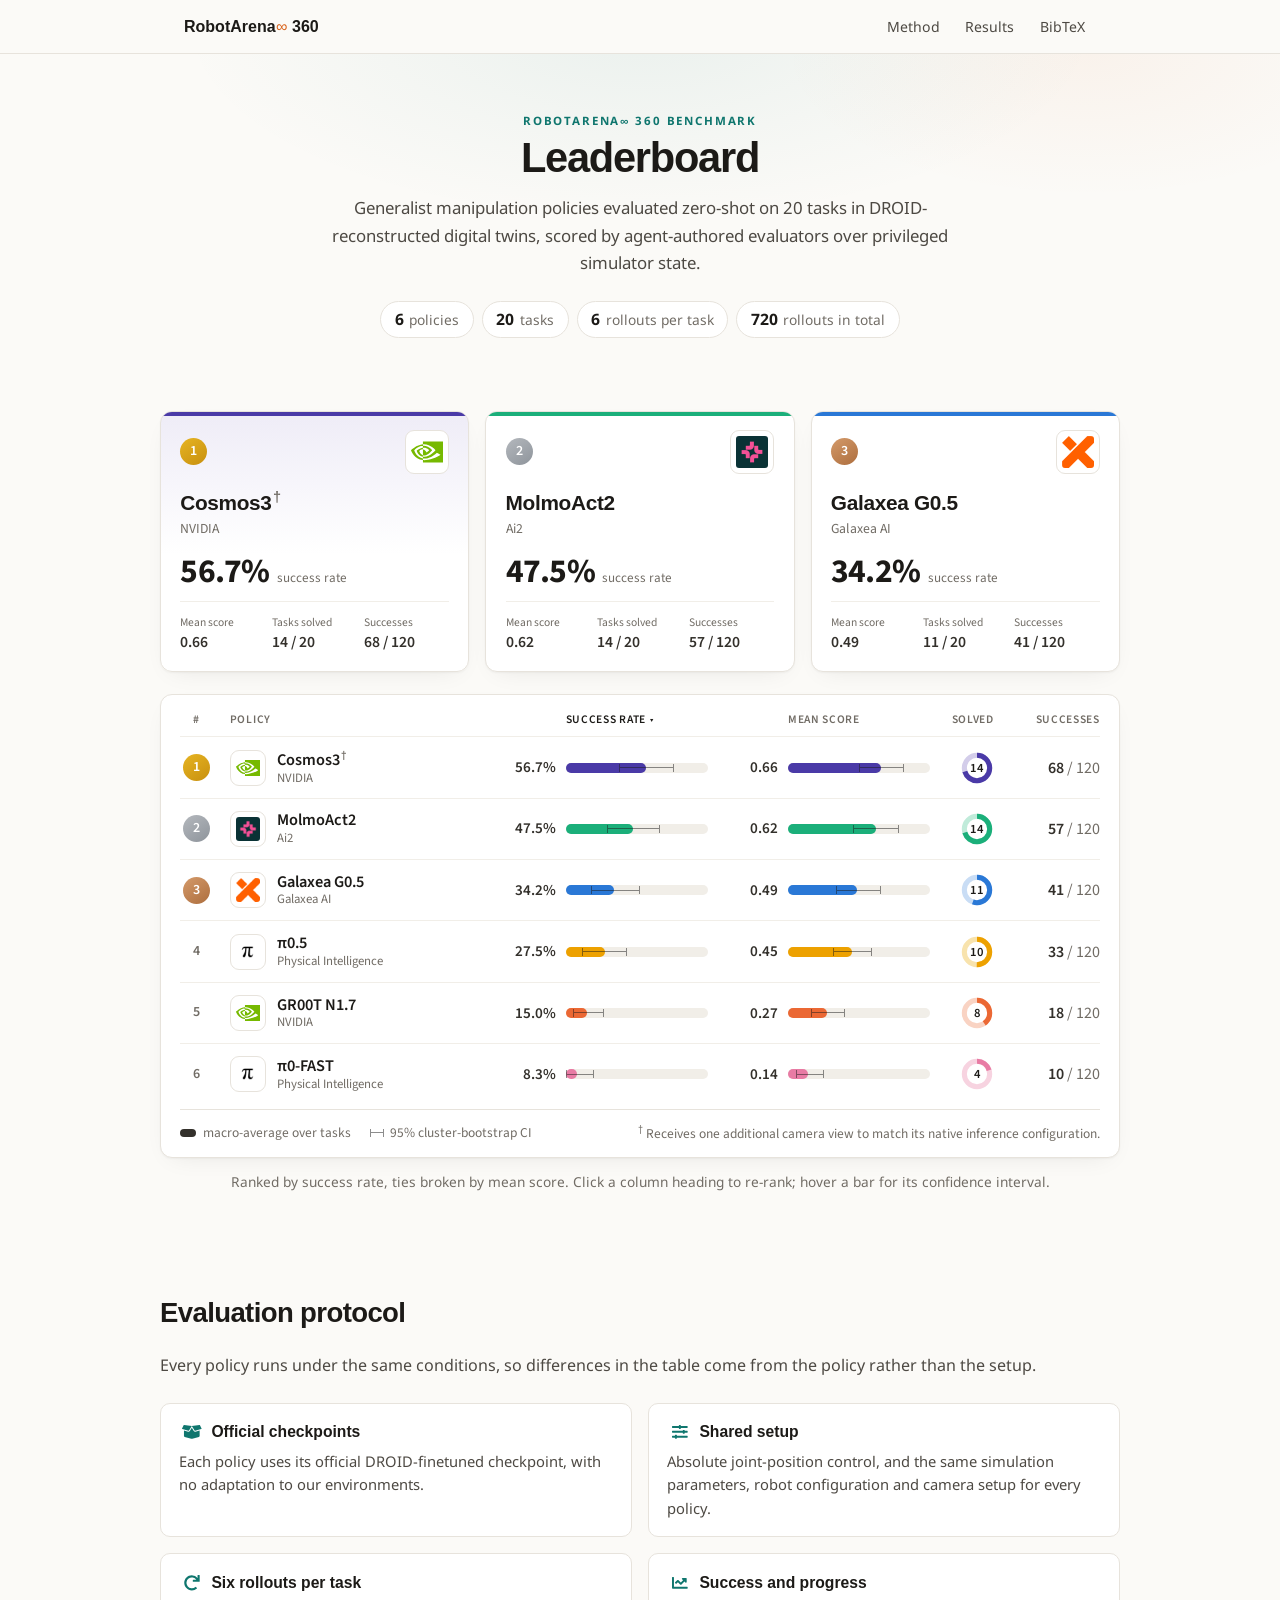
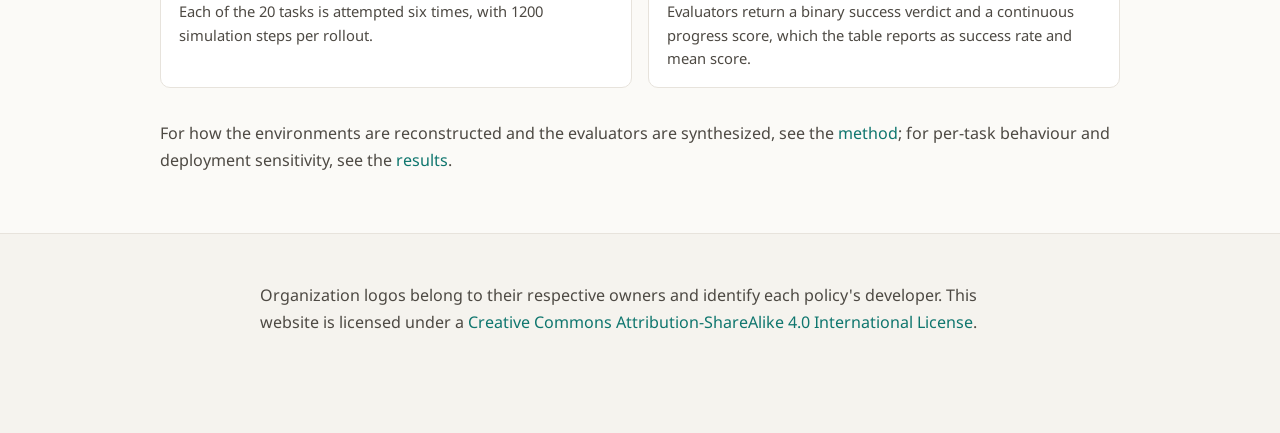
==== leaderboard/index.html @ ecf710b6 "update: leaderboard & menu bar" ====
<!DOCTYPE html>
<html lang="en">
<head>
  <meta charset="utf-8">
  <meta name="description"
        content="RobotArena&#8734; 360 leaderboard: generalist robot policies evaluated on 20 DROID-reconstructed environments with simulation-native agentic scoring.">
  <meta name="viewport" content="width=device-width, initial-scale=1">
  <title>Leaderboard · RobotArena&#8734; 360</title>

  <meta property="og:title" content="RobotArena&#8734; 360 Leaderboard">
  <meta property="og:description" content="Generalist robot policies ranked on 20 DROID-reconstructed environments.">
  <meta property="og:image" content="https://robotarena360.github.io/static/images/social_preview.png">
  <meta property="og:url" content="https://robotarena360.github.io/leaderboard/">
  <meta name="twitter:card" content="summary_large_image">

  <link href="https://fonts.googleapis.com/css?family=Google+Sans|Noto+Sans|Source+Sans+3:400,600,700"
        rel="stylesheet">
  <link rel="stylesheet" href="../static/css/bulma.min.css">
  <link rel="stylesheet" href="../static/css/index.css">
  <link rel="stylesheet" href="../static/css/leaderboard.css">
  <link rel="icon" type="image/svg+xml" href="../static/images/favicon.svg">
  <link rel="apple-touch-icon" href="../static/images/apple-touch-icon.png">
  <meta name="theme-color" content="#fbfaf7">

  <script defer src="../static/js/fontawesome.all.min.js"></script>
  <script src="../static/js/leaderboard.js"></script>
  <script src="../static/js/nav.js"></script>
</head>
<body>

<header class="lb-topbar" data-nav>
  <div class="lb-topbar-inner">
    <a class="lb-brand" href="../">RobotArena<span class="infinity">&#8734;</span> 360</a>
    <button class="nav-toggle" type="button" data-nav-toggle aria-controls="site-links"
            aria-expanded="false" aria-label="Open menu">
      <span class="nav-toggle-bars" aria-hidden="true"><span></span><span></span><span></span></span>
    </button>
    <nav id="site-links" aria-label="Site">
      <a href="../#method">Method</a>
      <a href="../#results">Results</a>
      <a href="../#BibTeX">BibTeX</a>
    </nav>
  </div>
</header>

<section class="lb-hero">
  <div class="lb-eyebrow">RobotArena&#8734; 360 benchmark</div>
  <h1 class="lb-title">Leaderboard</h1>
  <p class="lb-lede">
    Generalist manipulation policies evaluated zero-shot on 20 tasks in DROID-reconstructed
    digital twins, scored by agent-authored evaluators over privileged simulator state.
  </p>
  <div class="lb-stats" id="lb-stats"></div>
</section>

<!-- Everything below the hero is drawn by static/js/leaderboard.js from
     static/data/leaderboard.json (scores) and static/data/policies.json (org, logo, notes). -->
<section class="section" id="ranking">
  <div class="container is-max-desktop">
    <div class="lb-podium" id="lb-podium"></div>

    <div class="lb-card lb-table-card">
      <div class="lb-table" id="lb-table" role="table" aria-label="Policy leaderboard"></div>
      <div class="lb-table-foot">
        <div class="lb-legend" aria-hidden="true">
          <span><i class="lb-key-bar"></i>macro-average over tasks</span>
          <span><i class="lb-key-ci"></i>95% cluster-bootstrap CI</span>
        </div>
        <div class="lb-notes" id="lb-notes"></div>
      </div>
    </div>
    <p class="table-caption">
      Ranked by success rate, ties broken by mean score. Click a column heading to re-rank;
      hover a bar for its confidence interval.
    </p>
  </div>
</section>

<section class="section" id="protocol">
  <div class="container is-max-desktop">
    <h2 class="title is-3">Evaluation protocol</h2>
    <div class="content">
      <p>
        Every policy runs under the same conditions, so differences in the table come from the
        policy rather than the setup.
      </p>
    </div>
    <div class="lb-protocol">
      <div class="lb-protocol-item">
        <h3><span class="icon"><i class="fas fa-box-open"></i></span>Official checkpoints</h3>
        <p>Each policy uses its official DROID-finetuned checkpoint, with no adaptation to our
          environments.</p>
      </div>
      <div class="lb-protocol-item">
        <h3><span class="icon"><i class="fas fa-sliders-h"></i></span>Shared setup</h3>
        <p>Absolute joint-position control, and the same simulation parameters, robot
          configuration and camera setup for every policy.</p>
      </div>
      <div class="lb-protocol-item">
        <h3><span class="icon"><i class="fas fa-redo"></i></span>Six rollouts per task</h3>
        <p>Each of the 20 tasks is attempted six times, with 1200 simulation steps per
          rollout.</p>
      </div>
      <div class="lb-protocol-item">
        <h3><span class="icon"><i class="fas fa-chart-line"></i></span>Success and progress</h3>
        <p>Evaluators return a binary success verdict and a continuous progress score, which
          the table reports as success rate and mean score.</p>
      </div>
    </div>

    <!-- Hidden until the eval harness is public. Uncomment to show.
    <h3 class="title is-4">Submitting to the leaderboard</h3>
    <div class="content">
      <p>
        TODO: link the eval harness, state the expected result format, and say where to open a
        PR or send results.
      </p>
    </div>
    -->

    <div class="content" style="margin-top: 2rem;">
      <p>
        For how the environments are reconstructed and the evaluators are synthesized, see the
        <a href="../#method">method</a>; for per-task behaviour and deployment sensitivity, see the
        <a href="../#results">results</a>.
      </p>
    </div>
  </div>
</section>

<footer class="footer">
  <div class="container">
    <div class="columns is-centered">
      <div class="column is-8">
        <div class="content">
          <p>
            Organization logos belong to their respective owners and identify each policy's
            developer. This website is licensed under a <a rel="license"
              href="http://creativecommons.org/licenses/by-sa/4.0/">Creative Commons
            Attribution-ShareAlike 4.0 International License</a>.
          </p>
        </div>
      </div>
    </div>
  </div>
</footer>

</body>
</html>
---- static/css/index.css ----
body {
  font-family: 'Noto Sans', sans-serif;
}


.footer .icon-link {
    font-size: 25px;
    color: #000;
}

.link-block a {
    margin-top: 5px;
    margin-bottom: 5px;
}

.dnerf {
  font-variant: small-caps;
}


.teaser .hero-body {
  padding-top: 0;
  padding-bottom: 3rem;
}

.teaser {
  font-family: 'Google Sans', sans-serif;
}


.publication-title {
}

.publication-banner {
  max-height: parent;

}

.publication-banner video {
  position: relative;
  left: auto;
  top: auto;
  transform: none;
  object-fit: fit;
}

.publication-header .hero-body {
}

.publication-title {
    font-family: 'Google Sans', sans-serif;
}

.publication-authors {
    font-family: 'Google Sans', sans-serif;
}

.publication-venue {
    color: #555;
    width: fit-content;
    font-weight: bold;
}

.publication-awards {
    color: #ff3860;
    width: fit-content;
    font-weight: bolder;
}

.publication-authors {
}

.publication-authors a {
   color: hsl(204, 86%, 53%) !important;
}

.publication-authors a:hover {
    text-decoration: underline;
}

.author-block {
  display: inline-block;
}

.publication-banner img {
}

.publication-authors {
  /*color: #4286f4;*/
}

.publication-video {
    position: relative;
    width: 100%;
    height: 0;
    padding-bottom: 56.25%;

    overflow: hidden;
    border-radius: 10px !important;
}

.publication-video iframe {
    position: absolute;
    top: 0;
    left: 0;
    width: 100%;
    height: 100%;
}

.publication-body img {
}

.results-carousel {
  overflow: hidden;
}

.results-carousel .item {
  margin: 5px;
  overflow: hidden;
  border: 1px solid #bbb;
  border-radius: 10px;
  padding: 0;
  font-size: 0;
}

.results-carousel video {
  margin: 0;
}


.interpolation-panel {
  background: #f5f5f5;
  border-radius: 10px;
}

.interpolation-panel .interpolation-image {
  width: 100%;
  border-radius: 5px;
}

.interpolation-video-column {
}

.interpolation-panel .slider {
  margin: 0 !important;
}

.interpolation-panel .slider {
  margin: 0 !important;
}

#interpolation-image-wrapper {
  width: 100%;
}
#interpolation-image-wrapper img {
  border-radius: 5px;
}

/* ---------------------------------------------------------------
   RobotArena 360 additions (beyond the stock Nerfies stylesheet)
   --------------------------------------------------------------- */

.hero-links .button {
  margin: 4px;
}

.placeholder {
  display: flex;
  align-items: center;
  justify-content: center;
  text-align: center;
  min-height: 220px;
  padding: 2rem;
  color: #8a8a8a;
  background: repeating-linear-gradient(45deg, #f5f3ee, #f5f3ee 10px, #efece5 10px, #efece5 20px);
  border: 2px dashed #d6d0c5;
  border-radius: 10px;
  font-family: 'Google Sans', sans-serif;
}

.placeholder code {
  background: rgba(0, 0, 0, 0.06);
  color: #555;
}

/* --- Reconstructed environment preview --- */
.env-preview {
  background: #fff;
  border: 1px solid var(--line);
  border-radius: 10px;
  padding: 1rem;
}

.env-viewer {
  width: 100%;
  aspect-ratio: 16 / 9;
  border: 0;
  border-radius: 8px;
  background: #111;
}

.env-caption {
  font-size: 0.9rem;
  color: #555;
  margin-top: 0.5rem;
}

/* --- Results tables --- */
.results-table {
  width: 100%;
  font-size: 0.95rem;
}

.results-table td.numeric,
.results-table th.numeric {
  text-align: right;
  font-variant-numeric: tabular-nums;
}

.results-table .best {
  font-weight: 700;
}

.results-table .second-best {
  text-decoration: underline;
}

.table-caption {
  font-size: 0.9rem;
  color: #555;
  margin-top: 0.5rem;
}

/* ===============================================================
   Layout, sidebar and hero. Last in the file so these win over
   the stock Bulma/Nerfies rules above.
   =============================================================== */

:root {
  --nav-w: 244px;
  /* Warm paper + ink, with a two-tone accent taken from the teaser figure:
     teal = reconstructed "Simulated Worlds", orange = "Agentic Scoring".
     Deliberately outside RobotArena∞'s indigo (#485fc7) family. */
  --ink: #1c1a17;
  --ink-2: #33302b;
  --body: #4d4943;
  --muted: #716c65;
  --faint: #aba59c;
  --line: #e7e3dc;
  --line-soft: #f1eee8;
  --accent: #0f766e;
  --accent-hover: #0b5f58;
  --accent-tint: #e8f3f1;
  --accent-2: #d9621a;
  --accent-2-tint: #fcefe5;
  --accent-2-text: #b04d10;
  --bg: #fbfaf7;
  --panel: #f5f3ee;
  --mono: 'SFMono-Regular', ui-monospace, Menlo, Consolas, monospace;
}

html { scroll-behavior: smooth; }

body {
  font-family: 'Noto Sans', -apple-system, BlinkMacSystemFont, sans-serif;
  color: var(--body);
  background: var(--bg);
  -webkit-font-smoothing: antialiased;
}

/* ---------------------------------------------------------------
   CONTENTS RAIL
   Plain text in the left gutter with a hairline track. Hidden over
   the hero and faded in once the reader reaches the content, so it
   never competes with the title. Content stays centred.
   --------------------------------------------------------------- */
.side-nav {
  position: fixed;
  top: 7.5rem;
  left: max(2.2rem, calc(50vw - 480px - 14.5rem));
  width: 11rem;
  z-index: 40;
  opacity: 0;
  transform: translateX(-6px);
  pointer-events: none;
  transition: opacity 0.25s ease, transform 0.25s ease;
}

.side-nav.is-visible {
  opacity: 1;
  transform: none;
  pointer-events: auto;
}

.nav-label {
  font-size: 0.66rem;
  font-weight: 700;
  letter-spacing: 0.16em;
  text-transform: uppercase;
  color: var(--muted);
  margin: 0 0 0.9rem 1.05rem;
}

.side-nav ul {
  list-style: none;
  margin: 0;
  padding: 0;
  border-left: 1px solid var(--line);
}

.side-nav ul a {
  position: relative;
  display: block;
  padding: 0.38rem 0 0.38rem 1.05rem;
  font-size: 0.875rem;
  line-height: 1.35;
  color: var(--body);
  transition: color 0.15s ease;
}

/* Active marker sits on top of the track line. */
.side-nav ul a::before {
  content: '';
  position: absolute;
  left: -1px;
  top: 0.3rem;
  bottom: 0.3rem;
  width: 2px;
  border-radius: 2px;
  background: transparent;
  transition: background 0.15s ease;
}

.side-nav ul a:hover { color: var(--ink); }
.side-nav ul a:hover::before { background: #d6d0c5; }

.side-nav ul a.is-current { color: var(--ink); font-weight: 600; }
.side-nav ul a.is-current::before { background: var(--accent); }

.page-body { margin-left: 0; }

/* Too narrow for a gutter rail: turn it into a sticky strip instead. */
@media screen and (max-width: 1279px) {
  .side-nav,
  .side-nav.is-visible {
    position: sticky;
    top: 0;
    left: auto;
    width: auto;
    opacity: 1;
    transform: none;
    pointer-events: auto;
    display: flex;
    align-items: center;
    gap: 1rem;
    padding: 0.6rem 1rem;
    background: rgba(251, 250, 247, 0.92);
    backdrop-filter: saturate(180%) blur(8px);
    border-bottom: 1px solid var(--line);
    overflow-x: auto;
  }
  .nav-label { margin: 0; white-space: nowrap; }
  .side-nav ul { display: flex; gap: 0.2rem; border-left: 0; }
  .side-nav ul a { white-space: nowrap; padding: 0.3rem 0.65rem; }
  .side-nav ul a::before { left: 0.65rem; right: 0.65rem; top: auto;
                           bottom: -0.62rem; width: auto; height: 2px; }
}

/* Hamburger (static/js/nav.js): phones only, for this rail and the
   leaderboard page's top bar. */
.nav-toggle {
  display: none;
  align-items: center;
  justify-content: center;
  width: 2.5rem;
  height: 2.5rem;
  margin: -0.25rem 0;
  padding: 0;
  border: 0;
  border-radius: 8px;
  background: none;
  color: var(--ink);
  cursor: pointer;
}
.nav-toggle:hover { background: var(--line-soft); }
.nav-toggle:focus-visible { outline: 2px solid var(--accent); outline-offset: 1px; }
.nav-toggle-bars { position: relative; width: 18px; height: 12px; }
.nav-toggle-bars span {
  position: absolute;
  left: 0;
  right: 0;
  height: 2px;
  border-radius: 2px;
  background: currentColor;
  transition: top 0.2s ease, transform 0.2s ease, opacity 0.15s ease;
}
.nav-toggle-bars span:nth-child(1) { top: 0; }
.nav-toggle-bars span:nth-child(2) { top: 5px; }
.nav-toggle-bars span:nth-child(3) { top: 10px; }
.is-open .nav-toggle-bars span:nth-child(1) { top: 5px; transform: rotate(45deg); }
.is-open .nav-toggle-bars span:nth-child(2) { opacity: 0; }
.is-open .nav-toggle-bars span:nth-child(3) { top: 5px; transform: rotate(-45deg); }

.nav-brand { display: none; }

/* Phones: the strip becomes a bar with the site name (faded in once the
   hero title has scrolled away) and a hamburger that drops the links
   down as a list. */
@media screen and (max-width: 768px) {
  .side-nav,
  .side-nav.is-visible {
    justify-content: space-between;
    padding: 0.45rem 0.6rem 0.45rem 1rem;
    overflow: visible;
  }
  .nav-toggle { display: inline-flex; }
  .nav-label { display: none; }
  .nav-brand {
    display: block;
    font-family: 'Google Sans', sans-serif;
    font-weight: 700;
    color: var(--ink);
    white-space: nowrap;
    opacity: 0;
    pointer-events: none;
    transition: opacity 0.2s ease;
  }
  .nav-brand .infinity { font-weight: 400; color: var(--accent-2); padding: 0 0.02em; }
  .side-nav.is-visible .nav-brand,
  .side-nav.is-open .nav-brand { opacity: 1; pointer-events: auto; }
  .side-nav ul {
    display: none;
    position: absolute;
    top: 100%;
    left: 0;
    right: 0;
    flex-direction: column;
    gap: 0;
    padding: 0.35rem 0 0.6rem;
    background: var(--bg);
    border-bottom: 1px solid var(--line);
    box-shadow: 0 14px 28px -16px rgba(28, 26, 23, 0.25);
  }
  .side-nav.is-open ul { display: flex; }
  .side-nav ul a { padding: 0.7rem 1.25rem; font-size: 0.98rem; }
  .side-nav ul a::before { left: 0; right: auto; top: 0.55rem; bottom: 0.55rem; width: 3px; height: auto; }
}

/* ---------------------------------------------------------------
   HERO
   --------------------------------------------------------------- */
.hero-header {
  position: relative;
  padding: 6rem 1.5rem 3.6rem;
  background:
    radial-gradient(60% 110% at 50% -10%, rgba(15,118,110,0.07) 0%, rgba(251,250,247,0) 60%),
    radial-gradient(40% 80% at 85% 0%, rgba(217,98,26,0.05) 0%, rgba(251,250,247,0) 60%),
    var(--bg);
  overflow: hidden;
}

.hero-inner {
  position: relative;
  max-width: 880px;
  margin: 0 auto;
  text-align: center;
}

.eyebrow {
  display: inline-flex;
  align-items: center;
  gap: 0.55rem;
  margin-bottom: 1.6rem;
  padding: 0.33rem 0.85rem 0.33rem 0.72rem;
  border: 1px solid var(--line);
  border-radius: 999px;
  background: rgba(255, 255, 255, 0.8);
  font-size: 0.735rem;
  font-weight: 600;
  letter-spacing: 0.085em;
  text-transform: uppercase;
  color: var(--muted);
}

.eyebrow::before {
  content: '';
  width: 5px;
  height: 5px;
  border-radius: 50%;
  background: var(--accent);
}

.paper-title {
  font-family: 'Google Sans', sans-serif;
  font-size: clamp(2.75rem, 6.4vw, 4.4rem);
  font-weight: 700;
  line-height: 1.02;
  letter-spacing: -0.038em;
  color: var(--ink);
  margin: 0;
}

.paper-title .infinity {
  font-weight: 400;
  letter-spacing: 0;
  color: var(--accent-2);
  padding: 0 0.015em;
}

.paper-tagline {
  font-family: 'Google Sans', sans-serif;
  font-size: clamp(1.06rem, 2.1vw, 1.36rem);
  font-weight: 400;
  line-height: 1.42;
  letter-spacing: -0.012em;
  color: var(--ink-2);
  max-width: 780px;
  margin: 1.15rem auto 0;
  text-wrap: balance;
}

/* Hairline rule separating the paper from the byline. */
.byline-rule {
  width: 46px;
  height: 1px;
  background: var(--line);
  border: 0;
  margin: 2.5rem auto 2rem;
}

.author-list {
  list-style: none;
  margin: 0 auto;
  padding: 0;
  max-width: 920px;
  display: flex;
  flex-wrap: wrap;
  justify-content: center;
  column-gap: 1.5rem;
  row-gap: 0.55rem;
  font-family: 'Google Sans', 'Noto Sans', sans-serif;
  font-size: 1.14rem;
  font-weight: 500;
  letter-spacing: -0.005em;
  color: var(--ink);
}

.author-list li { white-space: nowrap; }

.author-list a {
  color: var(--ink);
  transition: color 0.15s ease;
}

.author-list a:hover { color: var(--accent); }
.author-list sup { font-size: 0.66em; color: var(--muted); margin-left: 0.08em; }

.affiliation {
  margin: 1.05rem 0 0;
  font-family: 'Google Sans', 'Noto Sans', sans-serif;
  font-size: 0.98rem;
  font-weight: 400;
  color: var(--muted);
}


.venue-badge {
  display: inline-block;
  margin-top: 1rem;
  padding: 0.3rem 0.85rem;
  border-radius: 999px;
  background: var(--accent-tint);
  color: var(--accent);
  font-size: 0.78rem;
  font-weight: 700;
  letter-spacing: 0.06em;
  text-transform: uppercase;
}

/* --- Hero link buttons ------------------------------------------ */
.paper-links {
  margin-top: 2.5rem;
  display: flex;
  flex-wrap: wrap;
  justify-content: center;
  gap: 0.55rem;
}

.paper-links a {
  display: inline-flex;
  align-items: center;
  gap: 0.5rem;
  padding: 0.6rem 1.2rem;
  border-radius: 8px;
  border: 1px solid var(--ink);
  background: var(--ink);
  color: #fff;
  font-size: 0.915rem;
  font-weight: 500;
  transition: background 0.16s ease, border-color 0.16s ease,
              transform 0.16s ease, box-shadow 0.16s ease, color 0.16s ease;
}

.paper-links a:hover {
  background: var(--accent);
  border-color: var(--accent);
  color: #fff;
  transform: translateY(-1px);
  box-shadow: 0 6px 18px rgba(15, 118, 110, 0.22);
}

.paper-links a .icon { font-size: 0.95em; }

/* Not-yet-live links read as quiet outlines. */
.paper-links a.is-pending {
  background: rgba(255,255,255,0.55);
  border-color: var(--line);
  color: var(--muted);
}

.paper-links a.is-pending:hover {
  background: #fff;
  border-color: #d6d0c5;
  color: var(--ink-2);
  box-shadow: none;
  transform: none;
}

/* ---------------------------------------------------------------
   BODY TYPE
   --------------------------------------------------------------- */
.title, .subtitle { font-family: 'Google Sans', sans-serif; }

.section { padding: 3.6rem 1.5rem; }

.section .title.is-3 {
  color: var(--ink);
  font-weight: 700;
  font-size: 1.72rem;
  letter-spacing: -0.022em;
  margin-bottom: 1.4rem;
}

.section .title.is-4 {
  color: var(--ink);
  font-weight: 600;
  font-size: 1.14rem;
  letter-spacing: -0.012em;
}

.content { font-size: 1.005rem; line-height: 1.72; color: var(--body); }
.content a { color: var(--accent); }
.content a:hover { text-decoration: underline; }
.content b, .content strong { color: var(--ink-2); font-weight: 600; }

.teaser .subtitle {
  color: var(--muted);
  font-size: 0.925rem;
  line-height: 1.62;
  max-width: 56em;
  margin: 1.2rem auto 0;
}

.table-caption {
  font-size: 0.855rem;
  line-height: 1.6;
  color: var(--muted);
  margin-top: 0.7rem;
}

.hero.is-light { background: var(--panel); }

pre {
  background: var(--panel);
  border: 1px solid var(--line);
  border-radius: 9px;
  font-size: 0.83rem;
  line-height: 1.6;
}

.footer {
  background: var(--panel);
  border-top: 1px solid var(--line);
  color: var(--muted);
  font-size: 0.87rem;
}

/* --- Figures and rhythm ----------------------------------------- */
/* Single-column paper figures stay near their native width instead
   of being blown up to the full content column. */
.fig-column {
  display: block;
  width: 100%;
  max-width: 600px;
  margin: 0 auto;
}

.section img { border-radius: 4px; }

.table-caption {
  max-width: 820px;
  margin: 0.8rem auto 2rem;
  text-align: center;
}

.section .title.is-4 { margin-top: 2.6rem; margin-bottom: 1rem; }
.section .title.is-3 + .title.is-4,
.section .title.is-3 + img { margin-top: 0; }

.content p { text-align: left; }


/* --- Colour scheme touches -------------------------------------- */
.content a:hover { color: var(--accent-hover); }
.paper-links a:hover { background: var(--accent); border-color: var(--accent); }

/* Bulma's striped/hover tables are cool grey by default. */
.table { background: transparent; color: var(--body); }
.table thead th { color: var(--ink); border-bottom-color: var(--ink) !important; }
.table td, .table th { border-color: var(--line); }
.table.is-striped tbody tr:not(.is-selected):nth-child(even) { background: var(--panel); }
.table.is-hoverable tbody tr:not(.is-selected):hover { background: var(--accent-tint) !important; }

.hero.is-light { background: var(--panel); }
.footer { background: var(--panel); }

html { background-color: var(--bg); }

/* Paper figures have white backgrounds; present them as white cards
   on the warm page instead of letting them read as stray rectangles. */
.teaser img,
.section img {
  background: #fff;
  border: 1px solid var(--line);
  border-radius: 10px;
  padding: 14px;
  box-shadow: 0 1px 2px rgba(28, 26, 23, 0.04), 0 8px 24px -12px rgba(28, 26, 23, 0.10);
}

/* --- "Coming soon" resource buttons ------------------------------ */
.paper-links .is-soon {
  display: inline-flex;
  align-items: center;
  gap: 0.5rem;
  padding: 0.6rem 0.8rem 0.6rem 1.15rem;
  border-radius: 8px;
  border: 1px solid var(--line);
  background: rgba(255, 255, 255, 0.55);
  color: var(--ink-2);
  font-size: 0.915rem;
  font-weight: 500;
  cursor: default;
  user-select: none;
}
.paper-links .is-soon .icon { font-size: 0.95em; color: var(--muted); }
.soon-tag {
  margin-left: 0.2rem;
  padding: 0.12rem 0.45rem;
  border-radius: 999px;
  background: var(--accent-2-tint);
  color: var(--accent-2-text);
  font-size: 0.66rem;
  font-weight: 700;
  letter-spacing: 0.07em;
  text-transform: uppercase;
}

/* --- Teaser video ------------------------------------------------ */
#teaser {
  display: block;
  width: 100%;
  border-radius: 10px;
  border: 1px solid var(--line);
  background: #0e1014;
  box-shadow: 0 1px 2px rgba(28, 26, 23, 0.04), 0 8px 24px -12px rgba(28, 26, 23, 0.10);
}

/* --- Environment tabs + viewer ----------------------------------- */
.env-tabs {
  display: grid;
  grid-template-columns: repeat(5, minmax(0, 1fr));
  gap: 0.5rem;
  margin-top: 0.75rem;
}
.env-tab {
  padding: 0;
  border-radius: 6px;
  border: 2px solid transparent;
  background: none;
  overflow: hidden;
  cursor: pointer;
  opacity: 0.6;
  transition: opacity 0.15s, border-color 0.15s;
}
.env-tab img {
  display: block;
  width: 100%;
  aspect-ratio: 16 / 9;
  object-fit: cover;
}
.env-tab:hover { opacity: 0.9; }
.env-tab:focus-visible { outline: 2px solid var(--accent); outline-offset: 2px; }
.env-tab.is-active { opacity: 1; border-color: var(--accent); }
.env-stage video.env-viewer { display: block; object-fit: cover; }
.env-viewer[hidden] { display: none !important; }
.env-bar {
  display: flex;
  flex-wrap: wrap;
  align-items: center;
  justify-content: space-between;
  gap: 0.5rem 1rem;
  margin-bottom: 0.75rem;
}
.env-bar .env-caption {
  display: flex;
  align-items: center;
  gap: 0.7rem;
  margin: 0;
  flex: 1 1 16rem;
  min-width: 0;
}
.env-caption-label {
  flex: none;
  padding-right: 0.7rem;
  border-right: 1px solid var(--line);
  font-family: 'Google Sans', sans-serif;
  font-size: 1.05rem;
  font-weight: 500;
  color: var(--accent);
}
.env-caption-text {
  font-family: 'Google Sans', sans-serif;
  font-size: 1.05rem;
  font-weight: 500;
  letter-spacing: -0.005em;
  color: var(--ink);
}
@media (max-width: 560px) {
  .env-tabs { gap: 0.3rem; }
}

/* --- Paper figures (drawn by static/js/figures.js) ----------------
   Same rules as the paper's figure stylesheet, with a pf- prefix.     */
.paper-fig {
  background: #fff;
  border: 1px solid var(--line);
  border-radius: 10px;
  padding: 14px;
  box-shadow: 0 1px 2px rgba(28, 26, 23, 0.04), 0 8px 24px -12px rgba(28, 26, 23, 0.10);
}
.paper-fig.fig-column { max-width: 680px; margin: 0 auto; }
.paper-fig:empty { min-height: 240px; }
.paper-fig .pf-hot { cursor: default; transition: opacity 0.12s; }
.paper-fig svg:hover .pf-hot:not(:hover) { opacity: 0.55; }
.paper-fig .pf-trace-hit { cursor: crosshair; }
.pf-tooltip {
  position: fixed;
  z-index: 50;
  pointer-events: none;
  max-width: 320px;
  padding: 5px 9px;
  border-radius: 6px;
  background: rgba(28, 26, 23, 0.92);
  color: #fff;
  font: 12.5px/1.35 'Source Sans 3', 'Noto Sans', sans-serif;
  font-variant-numeric: tabular-nums;
  box-shadow: 0 4px 14px rgba(0, 0, 0, 0.18);
}
.paper-fig svg {
  display: block; width: 100%; height: auto;
  font-family: 'Source Sans 3', 'Nimbus Sans', Helvetica, Arial, sans-serif;
  font-variant-numeric: tabular-nums; -webkit-font-smoothing: antialiased;
}
.paper-fig .pf-ink { fill: #1a1a1a; } .paper-fig .pf-ink2 { fill: #5c5b57; } .paper-fig .pf-muted { fill: #8c8a84; }
.paper-fig .pf-t8 { font-size: 8.5px; } .paper-fig .pf-t9 { font-size: 9px; }
.paper-fig .pf-t10 { font-size: 10px; } .paper-fig .pf-t11 { font-size: 11px; }
.paper-fig .pf-b { font-weight: 600; } .paper-fig .pf-i { font-style: italic; }
.paper-fig .pf-grid { stroke: #e6e4de; stroke-width: 1; } .paper-fig .pf-axis { stroke: #c9c7c0; stroke-width: 1; }

/* --- Results rhythm: heading, figure card, caption, discussion ----- */
.fig-block + .fig-block { margin-top: 3.2rem; }
.fig-block > .title.is-4 { margin-top: 0; }
.fig-subtitle {
  margin: 2.2rem 0 0.75rem;
  font-family: 'Google Sans', 'Noto Sans', sans-serif;
  font-size: 1.02rem;
  font-weight: 600;
  color: var(--ink-2);
}
.fig-block .content + .fig-subtitle { margin-top: 1.8rem; }
.fig-caption {
  max-width: 820px;
  margin: 0.75rem auto 1.1rem;
  font-size: 0.855rem;
  line-height: 1.6;
  color: var(--muted);
}
.fig-caption b { color: var(--ink-2); font-weight: 600; }

/* --- Method: one figure per part, original prose below each --- */
.method-part + .method-part { margin-top: 3.2rem; }
.method-part .title.is-4 { margin-top: 0.4rem; }
.method-part img { margin-bottom: 1.2rem; }
---- static/css/leaderboard.css ----
/* ===============================================================
   Leaderboard (static/js/leaderboard.js): the preview on the project
   page and the full page at leaderboard/. Uses the colour tokens
   defined in index.css.
   =============================================================== */

.lb-card {
  background: #fff;
  border: 1px solid var(--line);
  border-radius: 12px;
  box-shadow: 0 1px 2px rgba(28, 26, 23, 0.04), 0 8px 24px -12px rgba(28, 26, 23, 0.10);
  font-family: 'Source Sans 3', 'Noto Sans', sans-serif;
  font-variant-numeric: tabular-nums;
  color: var(--ink);
}

/* --- Shared pieces ------------------------------------------------ */
.lb-policy { display: flex; align-items: center; gap: 0.7rem; min-width: 0; }
.lb-logo {
  flex: none;
  width: 36px; height: 36px;
  padding: 5px;
  border: 1px solid var(--line);
  border-radius: 9px;
  background: #fff;
  object-fit: contain;
}
.section img.lb-logo { padding: 5px; border-radius: 9px; box-shadow: none; }
.lb-logo.is-blank {
  display: inline-flex; align-items: center; justify-content: center;
  font-weight: 600; color: var(--muted); background: var(--panel);
}
.lb-who { display: flex; flex-direction: column; min-width: 0; line-height: 1.2; }
.lb-name { font-size: 1.02rem; font-weight: 600; color: var(--ink); white-space: nowrap; }
.lb-org {
  font-size: 0.8rem; color: var(--muted);
  white-space: nowrap; overflow: hidden; text-overflow: ellipsis;
}
.lb-mark { font-size: 0.7em; color: var(--muted); margin-left: 0.1em; cursor: help; }

.lb-rank {
  display: inline-flex; align-items: center; justify-content: center;
  width: 1.7rem; height: 1.7rem;
  border-radius: 50%;
  font-size: 0.88rem; font-weight: 600; color: var(--muted);
}
.lb-rank.is-top { color: #fff; }
.lb-rank.is-1 { background: linear-gradient(145deg, #e6b422, #c8900f); }
.lb-rank.is-2 { background: linear-gradient(145deg, #b4b8bd, #8e949b); }
.lb-rank.is-3 { background: linear-gradient(145deg, #d49a6a, #ad6e3e); }

/* Value, then a 0-1 track with bar and 95% CI whisker. */
.lb-meter { display: flex; align-items: center; gap: 0.6rem; min-width: 0; }
.lb-num {
  flex: none; width: 3.3rem; text-align: right;
  font-size: 0.95rem; font-weight: 600; color: var(--ink-2);
}
.lb-track {
  position: relative; flex: 1; height: 10px;
  border-radius: 5px;
  background: var(--line-soft);
}
.lb-fill { position: absolute; left: 0; top: 0; bottom: 0; border-radius: 5px; }
.lb-ci {
  position: absolute; top: 50%; height: 8px; margin-top: -4px;
  border: solid rgba(26, 26, 26, 0.5); border-width: 0 1.2px;
  background: linear-gradient(rgba(26, 26, 26, 0.5), rgba(26, 26, 26, 0.5)) center / 100% 1.2px no-repeat;
}

.lb-ring { width: 38px; height: 38px; display: block; }
.lb-ring circle { fill: none; stroke-width: 3.2; }
.lb-ring text {
  font: 600 8px 'Source Sans 3', sans-serif; fill: var(--ink);
  text-anchor: middle; dominant-baseline: central;
}

/* --- Project-page preview ------------------------------------------ */
.lb-mini { padding: 0.5rem 1.2rem; }
.lb-mini-row {
  display: grid;
  grid-template-columns: 1.7rem minmax(10rem, 15rem) 1fr;
  align-items: center;
  column-gap: 1rem;
  padding: 0.55rem 0;
}
.lb-mini-row + .lb-mini-row { border-top: 1px solid var(--line-soft); }
.lb-mini:empty { min-height: 330px; }
.lb-mini-foot {
  display: flex; flex-wrap: wrap; align-items: center; justify-content: space-between;
  gap: 0.8rem 1.5rem; margin-top: 1rem;
}
.lb-mini-foot .table-caption { margin: 0; text-align: left; }
.lb-cta {
  display: inline-flex; align-items: center; gap: 0.5rem;
  padding: 0.5rem 1.05rem;
  border: 1px solid var(--ink); border-radius: 999px;
  background: var(--ink); color: #fff;
  font-family: 'Google Sans', sans-serif; font-size: 0.92rem; font-weight: 500;
  white-space: nowrap;
  transition: background 0.15s ease, border-color 0.15s ease;
}
.lb-cta:hover { background: var(--accent); border-color: var(--accent); color: #fff; }

/* --- Leaderboard page: top bar ------------------------------------- */
.lb-topbar {
  position: sticky; top: 0; z-index: 40;
  background: rgba(251, 250, 247, 0.92);
  backdrop-filter: saturate(180%) blur(8px);
  border-bottom: 1px solid var(--line);
}
.lb-topbar-inner {
  display: flex; align-items: center; justify-content: space-between; gap: 1rem;
  max-width: 960px; margin: 0 auto; padding: 0.7rem 1.5rem;
}
.lb-brand { font-family: 'Google Sans', sans-serif; font-weight: 700; color: var(--ink); white-space: nowrap; }
.lb-brand:hover { color: var(--accent); }
.lb-topbar nav { display: flex; gap: 0.2rem; overflow-x: auto; }
.lb-topbar nav a {
  padding: 0.3rem 0.7rem; border-radius: 6px;
  font-size: 0.88rem; color: var(--body); white-space: nowrap;
}
.lb-topbar nav a:hover { color: var(--ink); background: var(--line-soft); }

/* Phones: links move into the hamburger's drop-down (static/js/nav.js). */
@media (max-width: 768px) {
  .lb-topbar-inner { position: relative; padding: 0.45rem 0.6rem 0.45rem 1rem; }
  .lb-topbar nav {
    display: none;
    position: absolute; top: 100%; left: 0; right: 0;
    flex-direction: column; gap: 0;
    padding: 0.35rem 0 0.6rem;
    background: var(--bg);
    border-bottom: 1px solid var(--line);
    box-shadow: 0 14px 28px -16px rgba(28, 26, 23, 0.25);
  }
  .lb-topbar.is-open nav { display: flex; }
  .lb-topbar nav a { padding: 0.7rem 1.25rem; border-radius: 0; font-size: 0.98rem; }
}

/* --- Leaderboard page: hero ---------------------------------------- */
.lb-hero {
  padding: 3.6rem 1.5rem 1rem;
  text-align: center;
  background:
    radial-gradient(60% 110% at 50% -10%, rgba(15,118,110,0.07) 0%, rgba(251,250,247,0) 60%),
    radial-gradient(40% 80% at 85% 0%, rgba(217,98,26,0.05) 0%, rgba(251,250,247,0) 60%),
    var(--bg);
}
.lb-eyebrow {
  font-size: 0.72rem; font-weight: 700; letter-spacing: 0.16em; text-transform: uppercase;
  color: var(--accent);
}
.lb-title {
  margin: 0.4rem 0 0.8rem;
  font-family: 'Google Sans', sans-serif; font-size: 2.6rem; font-weight: 700;
  letter-spacing: -0.03em; line-height: 1.1; color: var(--ink);
}
.lb-lede { max-width: 40rem; margin: 0 auto; font-size: 1.05rem; line-height: 1.65; color: var(--body); }
.lb-stats {
  display: flex; flex-wrap: wrap; justify-content: center; gap: 0.5rem;
  margin-top: 1.5rem; min-height: 2.2rem;
}
.lb-stat {
  display: inline-flex; align-items: baseline; gap: 0.35rem;
  padding: 0.35rem 0.85rem;
  border: 1px solid var(--line); border-radius: 999px;
  background: #fff;
  font-size: 0.86rem; color: var(--muted);
}
.lb-stat b { font-size: 0.98rem; font-weight: 700; color: var(--ink); font-variant-numeric: tabular-nums; }

/* --- Leaderboard page: podium -------------------------------------- */
.lb-podium {
  display: grid; grid-template-columns: repeat(3, 1fr); gap: 1rem;
  min-height: 250px;
}
.lb-podium-card {
  position: relative;
  padding: 1.1rem 1.2rem 1rem;
  background: #fff;
  border: 1px solid var(--line);
  border-radius: 12px;
  box-shadow: 0 1px 2px rgba(28, 26, 23, 0.04), 0 8px 24px -12px rgba(28, 26, 23, 0.10);
  font-family: 'Source Sans 3', 'Noto Sans', sans-serif;
  font-variant-numeric: tabular-nums;
  overflow: hidden;
}
.lb-podium-card::before {
  content: ''; position: absolute; inset: 0 0 auto 0; height: 4px; background: var(--c);
}
.lb-podium-card.is-1 {
  background: linear-gradient(180deg, color-mix(in srgb, var(--t) 38%, #fff) 0%, #fff 55%);
}
.lb-podium-top { display: flex; align-items: center; justify-content: space-between; }
.lb-podium-top .lb-logo { width: 44px; height: 44px; }
.lb-podium-name {
  margin: 0.8rem 0 0;
  font-family: 'Google Sans', sans-serif; font-size: 1.3rem; font-weight: 700;
  letter-spacing: -0.015em; color: var(--ink);
}
.lb-podium-org { margin: 0.1rem 0 0; font-size: 0.86rem; color: var(--muted); }
.lb-podium-big {
  display: flex; align-items: baseline; gap: 0.45rem;
  margin: 0.9rem 0 0.8rem;
  font-size: 2.1rem; font-weight: 700; line-height: 1; letter-spacing: -0.02em; color: var(--ink);
}
.lb-podium-big span { font-size: 0.82rem; font-weight: 400; letter-spacing: 0; color: var(--muted); }
.lb-podium-facts {
  display: grid; grid-template-columns: repeat(3, 1fr); gap: 0.4rem;
  margin: 0; padding-top: 0.75rem; border-top: 1px solid var(--line-soft);
}
.lb-podium-facts dt { font-size: 0.72rem; color: var(--muted); }
.lb-podium-facts dd { margin: 0; font-size: 0.98rem; font-weight: 600; color: var(--ink-2); }

/* --- Leaderboard page: table --------------------------------------- */
.lb-table-card { margin-top: 1.4rem; padding: 0.4rem 1.2rem 0.6rem; }
.lb-table:empty { min-height: 400px; }
.lb-row {
  display: grid;
  grid-template-columns: 2rem minmax(11rem, 1.25fr) 1fr 1fr 3.6rem 4.8rem;
  grid-template-areas: "rank policy sr ms solved succ";
  align-items: center;
  column-gap: 1.1rem;
  padding: 0.7rem 0;
}
.lb-row + .lb-row { border-top: 1px solid var(--line-soft); }
.lb-row:not(.lb-head):hover { background: linear-gradient(90deg, transparent, var(--bg) 8%, var(--bg) 92%, transparent); }
.lb-c-rank { grid-area: rank; display: flex; justify-content: center; }
.lb-c-policy { grid-area: policy; min-width: 0; }
.lb-c-sr { grid-area: sr; }
.lb-c-ms { grid-area: ms; }
.lb-c-solved { grid-area: solved; display: flex; justify-content: center; }
.lb-c-succ { grid-area: succ; text-align: right; font-weight: 600; color: var(--ink-2); }
.lb-of { font-weight: 400; color: var(--muted); }

.lb-head { padding: 0.6rem 0 0.5rem; }
.lb-head > span {
  font-size: 0.72rem; font-weight: 600; letter-spacing: 0.06em; text-transform: uppercase;
  color: var(--muted);
}
.lb-head .lb-c-sr, .lb-head .lb-c-ms { padding-left: 3.9rem; }
.lb-sort {
  display: inline-flex; align-items: center; gap: 0.25rem;
  padding: 0.15rem 0.3rem; margin: -0.15rem -0.3rem;
  border: 0; border-radius: 5px; background: none; cursor: pointer;
  font: inherit; letter-spacing: inherit; text-transform: inherit; color: inherit;
}
.lb-sort:hover { color: var(--ink); background: var(--line-soft); }
.lb-sort:focus-visible { outline: 2px solid var(--accent); outline-offset: 1px; }
.lb-sort.is-on { color: var(--ink); }
.lb-arrow { font-size: 0.9em; opacity: 0; }
.lb-sort:hover .lb-arrow { opacity: 0.4; }
.lb-sort.is-on .lb-arrow { opacity: 1; }

.lb-table-foot {
  display: flex; flex-wrap: wrap; justify-content: space-between; gap: 0.5rem 1.5rem;
  margin-top: 0.3rem; padding: 0.7rem 0 0.2rem; border-top: 1px solid var(--line);
  font-size: 0.84rem; color: var(--muted);
}
.lb-legend { display: flex; flex-wrap: wrap; gap: 0.3rem 1.2rem; }
.lb-legend > span { display: inline-flex; align-items: center; gap: 0.4rem; }
.lb-key-bar { width: 16px; height: 8px; border-radius: 4px; background: var(--ink-2); }
.lb-key-ci {
  width: 14px; height: 8px;
  border: solid rgba(26, 26, 26, 0.5); border-width: 0 1.2px;
  background: linear-gradient(rgba(26, 26, 26, 0.5), rgba(26, 26, 26, 0.5)) center / 100% 1.2px no-repeat;
}
.lb-notes { display: flex; flex-direction: column; gap: 0.2rem; }

/* --- Leaderboard page: protocol ------------------------------------ */
.lb-protocol {
  display: grid; grid-template-columns: repeat(2, 1fr); gap: 1rem;
  margin-top: 1.2rem;
}
.lb-protocol-item {
  padding: 1rem 1.15rem;
  border: 1px solid var(--line); border-radius: 10px;
  background: #fff;
}
.lb-protocol-item h3 {
  display: flex; align-items: center; gap: 0.5rem;
  margin: 0 0 0.35rem;
  font-family: 'Google Sans', sans-serif; font-size: 0.98rem; font-weight: 600; color: var(--ink);
}
.lb-protocol-item h3 .icon { color: var(--accent); }
.lb-protocol-item p { margin: 0; font-size: 0.92rem; line-height: 1.6; color: var(--body); }

/* --- Narrow screens ------------------------------------------------ */
@media (max-width: 860px) {
  .lb-podium { grid-template-columns: 1fr; min-height: 0; }
  .lb-podium-card { display: grid; grid-template-columns: 1fr auto; column-gap: 1rem; align-items: end; }
  .lb-podium-top, .lb-podium-name, .lb-podium-org, .lb-podium-facts { grid-column: 1 / -1; }
  .lb-protocol { grid-template-columns: 1fr; }
}

@media (max-width: 720px) {
  .lb-row {
    grid-template-columns: 1.7rem 1fr 1fr 2.6rem;
    grid-template-areas: "rank policy policy solved" ". sr ms solved";
    row-gap: 0.45rem; column-gap: 0.7rem;
  }
  .lb-c-succ { display: none; }
  .lb-head { grid-template-areas: "rank policy policy solved" ". sr ms solved"; }
  .lb-head .lb-c-sr, .lb-head .lb-c-ms { padding-left: 0; }
  .lb-num { width: 2.9rem; font-size: 0.86rem; }
  .lb-meter { gap: 0.45rem; }
  .lb-ring { width: 32px; height: 32px; }
  .lb-table-card { padding: 0.3rem 0.8rem 0.5rem; }
  .lb-title { font-size: 2.1rem; }
}

@media (max-width: 560px) {
  .lb-mini { padding: 0.4rem 0.9rem; }
  .lb-mini-row { grid-template-columns: 1.7rem 1fr; row-gap: 0.4rem; column-gap: 0.7rem; }
  .lb-mini-row .lb-meter { grid-column: 2; }
  .lb-mini-row .lb-num { width: auto; text-align: left; }
  .lb-row { grid-template-columns: 1.7rem 1fr 2.6rem; grid-template-areas: "rank policy solved" ". sr solved" ". ms solved"; }
  .lb-head { grid-template-areas: "rank policy solved" ". sr solved" ". ms solved"; }
}

.lb-brand .infinity { font-weight: 400; color: var(--accent-2); padding: 0 0.02em; }
#ranking { padding-bottom: 1rem; }
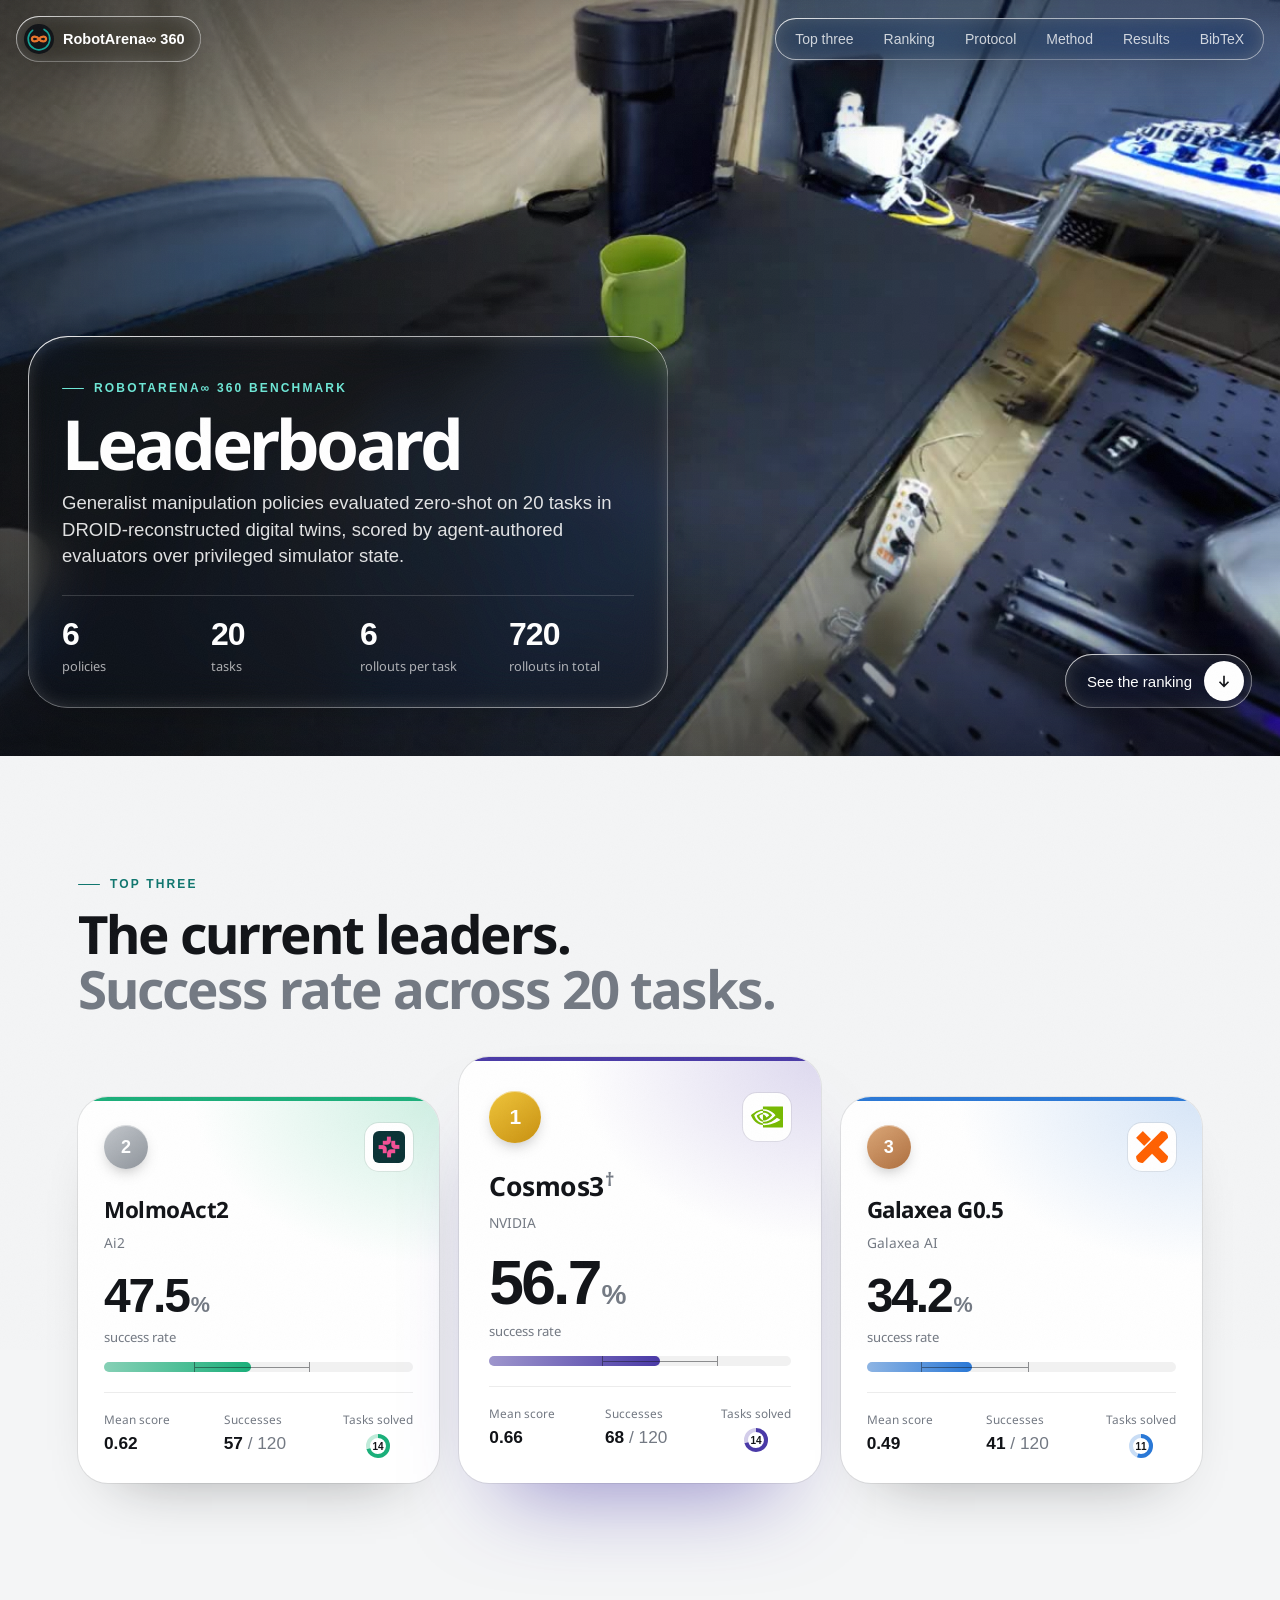
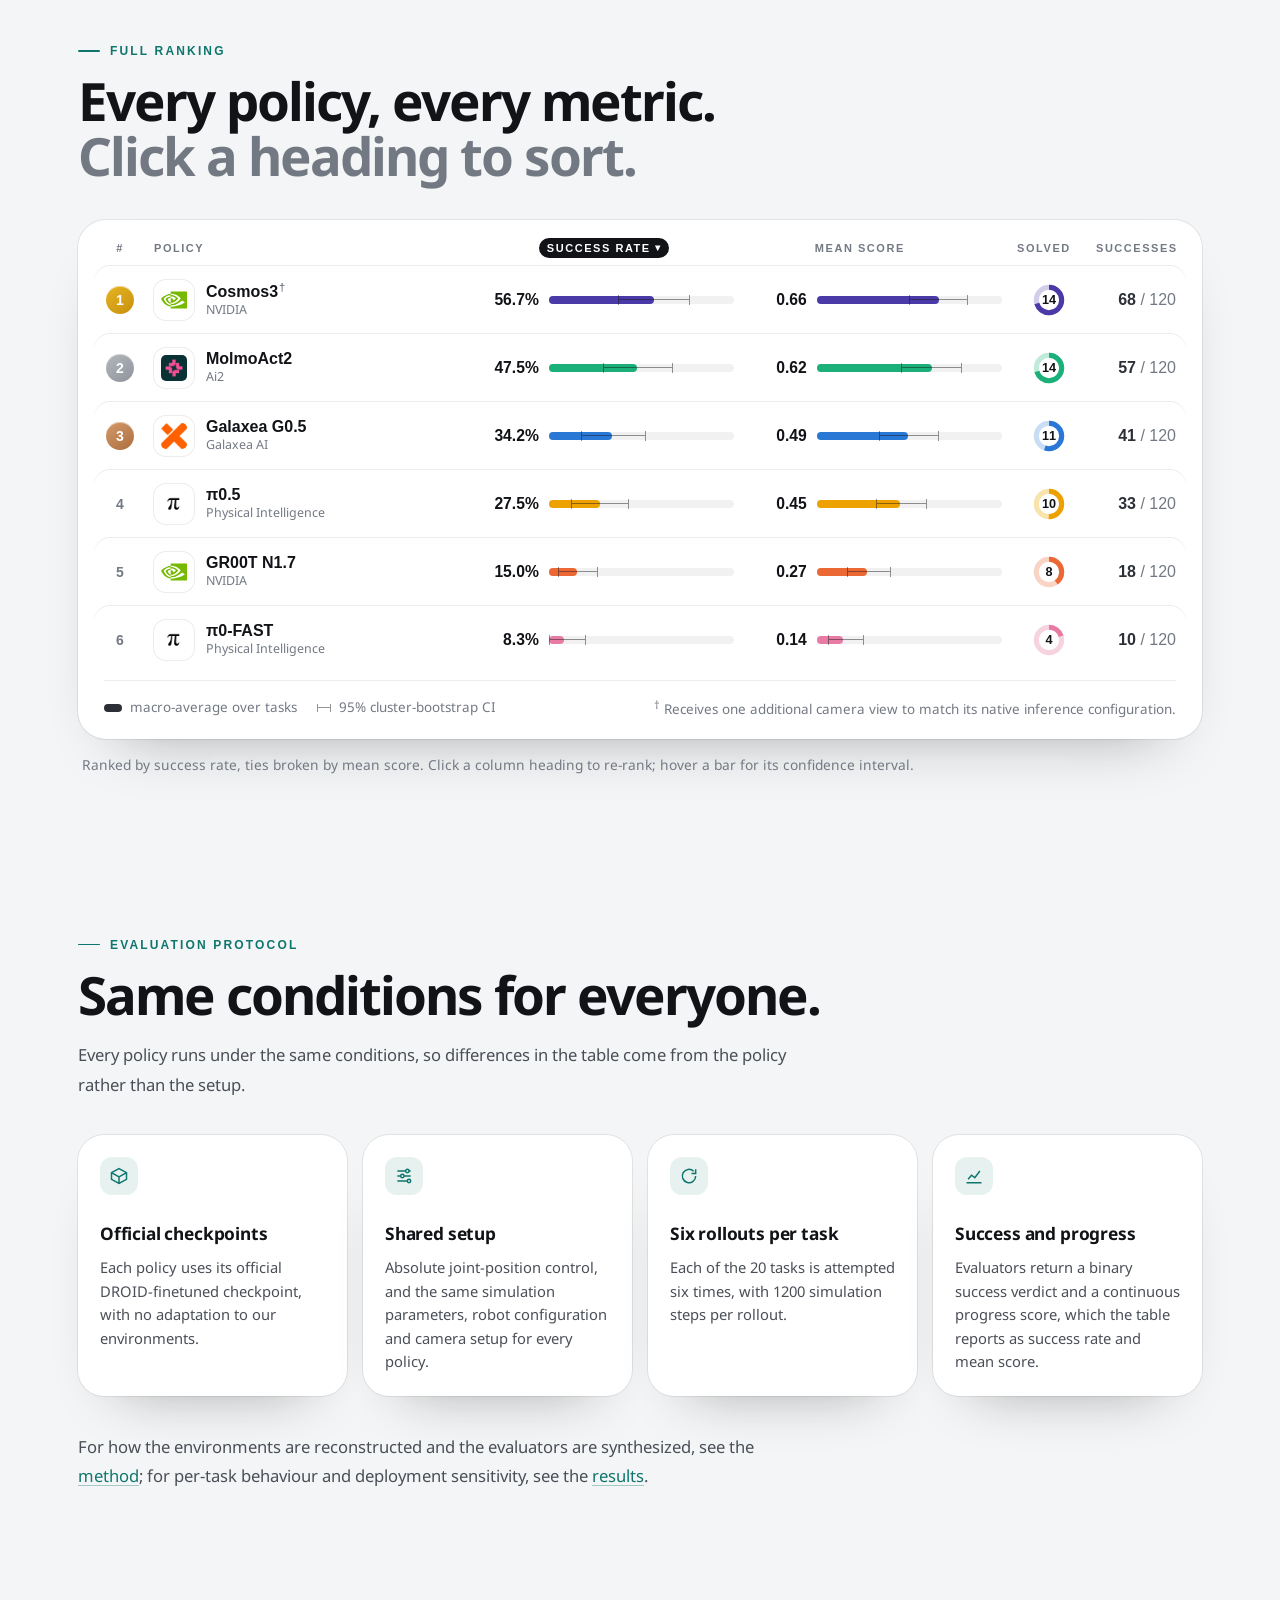
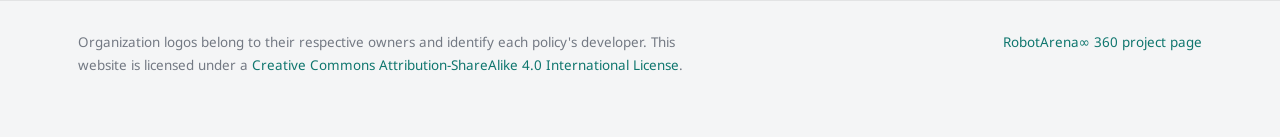
==== commit 48eeda82: "update: liquid glass version" ====
--- a/leaderboard/index.html
+++ b/leaderboard/index.html
@@ -13,53 +13,93 @@
   <meta property="og:url" content="https://robotarena360.github.io/leaderboard/">
   <meta name="twitter:card" content="summary_large_image">
 
-  <link href="https://fonts.googleapis.com/css?family=Google+Sans|Noto+Sans|Source+Sans+3:400,600,700"
+  <link href="https://fonts.googleapis.com/css2?family=Google+Sans:wght@400;500;700&family=Noto+Sans:wght@400;600&display=swap"
         rel="stylesheet">
-  <link rel="stylesheet" href="../static/css/bulma.min.css">
-  <link rel="stylesheet" href="../static/css/index.css">
-  <link rel="stylesheet" href="../static/css/leaderboard.css">
+  <link rel="stylesheet" href="../static/css/glass.css?v=20261026e">
+  <link rel="stylesheet" href="../static/css/site.css?v=20261026e">
+  <link rel="stylesheet" href="../static/css/leaderboard.css?v=20261026e">
   <link rel="icon" type="image/svg+xml" href="../static/images/favicon.svg">
   <link rel="apple-touch-icon" href="../static/images/apple-touch-icon.png">
-  <meta name="theme-color" content="#fbfaf7">
+  <meta name="theme-color" content="#0b0c0f">
 
-  <script defer src="../static/js/fontawesome.all.min.js"></script>
-  <script src="../static/js/leaderboard.js"></script>
-  <script src="../static/js/nav.js"></script>
+  <script src="../static/js/leaderboard.js?v=20261026e"></script>
 </head>
 <body>
+<div class="grain" aria-hidden="true"></div>
 
-<header class="lb-topbar" data-nav>
-  <div class="lb-topbar-inner">
-    <a class="lb-brand" href="../">RobotArena<span class="infinity">&#8734;</span> 360</a>
-    <button class="nav-toggle" type="button" data-nav-toggle aria-controls="site-links"
-            aria-expanded="false" aria-label="Open menu">
-      <span class="nav-toggle-bars" aria-hidden="true"><span></span><span></span><span></span></span>
-    </button>
-    <nav id="site-links" aria-label="Site">
+<!-- Same top bar as the project page (static/js/site.js). -->
+<div class="top" data-top>
+  <a class="brand glass is-dark" href="../" data-glass-scale="24">
+    <svg viewBox="0 0 64 64" aria-hidden="true"><rect width="64" height="64" rx="32" fill="#111317"/><circle cx="32" cy="32" r="23" fill="none" stroke="#14a397" stroke-width="3.5" stroke-dasharray="118 26.5" stroke-linecap="round" transform="rotate(-62 32 32)"/><path d="M32 32 C27.5 25.5 17 25 17 32 C17 39 27.5 38.5 32 32 C36.5 25.5 47 25 47 32 C47 39 36.5 38.5 32 32 Z" fill="none" stroke="#e8742b" stroke-width="5" stroke-linejoin="round"/></svg>
+    RobotArena&#8734; 360
+  </a>
+  <nav class="topnav glass is-dark" data-glass-scale="26" aria-label="Site">
+    <div class="lg-tabs" data-tabs>
+      <a href="#podium">Top three</a>
+      <a href="#ranking">Ranking</a>
+      <a href="#protocol">Protocol</a>
       <a href="../#method">Method</a>
       <a href="../#results">Results</a>
       <a href="../#BibTeX">BibTeX</a>
-    </nav>
+    </div>
+  </nav>
+  <button class="menu-btn glass is-dark" type="button" data-menu-btn aria-controls="menu"
+          aria-expanded="false" aria-label="Open menu" data-glass-scale="20"><span></span></button>
+  <nav class="menu glass is-dark" id="menu" data-menu data-glass-scale="0" aria-label="Site">
+    <a href="../">Project page</a>
+    <a href="#podium">Top three</a>
+    <a href="#ranking">Ranking</a>
+    <a href="#protocol">Protocol</a>
+    <a href="../#method">Method</a>
+    <a href="../#results">Results</a>
+    <a href="../#BibTeX">BibTeX</a>
+  </nav>
+</div>
+
+<!-- Everything inside #lb-stats, #lb-podium, #lb-table and #lb-notes is drawn by
+     static/js/leaderboard.js from static/data/leaderboard.json (scores) and
+     static/data/policies.json (org, logo, notes). -->
+<header class="hero is-short" id="top" data-hero data-base="../" data-scene="droid37"
+        data-cycle="droid37,droid2,droid7,droid820,droid45">
+  <video class="v is-on" autoplay muted loop playsinline preload="auto" aria-hidden="true"
+         poster="../static/images/env_droid37.jpg" src="../static/videos/env_droid37.mp4"></video>
+  <video class="v" muted loop playsinline preload="none" aria-hidden="true"></video>
+
+  <div class="slab glass is-pre" data-glass-scale="52" data-glass-bezel="40">
+    <span class="kicker">RobotArena&#8734; 360 benchmark</span>
+    <h1 class="title" data-split>Leaderboard</h1>
+    <p class="tagline">
+      Generalist manipulation policies evaluated zero-shot on 20 tasks in DROID-reconstructed
+      digital twins, scored by agent-authored evaluators over privileged simulator state.
+    </p>
+    <div class="lb-stats" id="lb-stats"></div>
   </div>
+
+  <a class="hero-cue glass is-dark is-press" href="#podium" data-glass-scale="26">
+    See the ranking<i aria-hidden="true"><svg viewBox="0 0 24 24" fill="none" stroke="currentColor" stroke-width="2.2"><path d="M12 5v14M6 13l6 6 6-6"/></svg></i>
+  </a>
 </header>
 
-<section class="lb-hero">
-  <div class="lb-eyebrow">RobotArena&#8734; 360 benchmark</div>
-  <h1 class="lb-title">Leaderboard</h1>
-  <p class="lb-lede">
-    Generalist manipulation policies evaluated zero-shot on 20 tasks in DROID-reconstructed
-    digital twins, scored by agent-authored evaluators over privileged simulator state.
-  </p>
-  <div class="lb-stats" id="lb-stats"></div>
+<main class="day">
+
+<section class="sec" id="podium">
+  <div class="wrap">
+    <div data-reveal>
+      <span class="kicker">Top three</span>
+      <h2 class="h2">The current leaders.<br><span class="dim">Success rate across 20 tasks.</span></h2>
+    </div>
+    <div class="lb-podium" id="lb-podium" aria-label="Top three policies"></div>
+  </div>
 </section>
 
-<!-- Everything below the hero is drawn by static/js/leaderboard.js from
-     static/data/leaderboard.json (scores) and static/data/policies.json (org, logo, notes). -->
-<section class="section" id="ranking">
-  <div class="container is-max-desktop">
-    <div class="lb-podium" id="lb-podium"></div>
+<section class="sec" id="ranking">
+  <div class="wrap">
+    <div data-reveal>
+      <span class="kicker">Full ranking</span>
+      <h2 class="h2">Every policy, every metric.<br><span class="dim">Click a heading to sort.</span></h2>
+    </div>
 
-    <div class="lb-card lb-table-card">
+    <div class="lb-table-card">
       <div class="lb-table" id="lb-table" role="table" aria-label="Policy leaderboard"></div>
       <div class="lb-table-foot">
         <div class="lb-legend" aria-hidden="true">
@@ -69,48 +109,55 @@
         <div class="lb-notes" id="lb-notes"></div>
       </div>
     </div>
-    <p class="table-caption">
+    <p class="lb-caption">
       Ranked by success rate, ties broken by mean score. Click a column heading to re-rank;
       hover a bar for its confidence interval.
     </p>
   </div>
 </section>
 
-<section class="section" id="protocol">
-  <div class="container is-max-desktop">
-    <h2 class="title is-3">Evaluation protocol</h2>
-    <div class="content">
-      <p>
-        Every policy runs under the same conditions, so differences in the table come from the
-        policy rather than the setup.
-      </p>
+<section class="sec" id="protocol">
+  <div class="wrap">
+    <div data-reveal>
+      <span class="kicker">Evaluation protocol</span>
+      <h2 class="h2">Same conditions for everyone.</h2>
+      <div class="prose">
+        <p>
+          Every policy runs under the same conditions, so differences in the table come from the
+          policy rather than the setup.
+        </p>
+      </div>
     </div>
-    <div class="lb-protocol">
-      <div class="lb-protocol-item">
-        <h3><span class="icon"><i class="fas fa-box-open"></i></span>Official checkpoints</h3>
+    <div class="lb-protocol" data-reveal>
+      <div class="lb-protocol-item" data-stagger>
+        <svg viewBox="0 0 24 24" fill="none" stroke="currentColor" stroke-width="1.8" aria-hidden="true"><path d="M3 8l9-5 9 5v8l-9 5-9-5z"/><path d="M3 8l9 5 9-5M12 13v8"/></svg>
+        <h3>Official checkpoints</h3>
         <p>Each policy uses its official DROID-finetuned checkpoint, with no adaptation to our
           environments.</p>
       </div>
-      <div class="lb-protocol-item">
-        <h3><span class="icon"><i class="fas fa-sliders-h"></i></span>Shared setup</h3>
+      <div class="lb-protocol-item" data-stagger>
+        <svg viewBox="0 0 24 24" fill="none" stroke="currentColor" stroke-width="1.8" aria-hidden="true"><path d="M4 6h10M18 6h2M4 12h4M12 12h8M4 18h12M20 18h0"/><circle cx="16" cy="6" r="2"/><circle cx="10" cy="12" r="2"/><circle cx="18" cy="18" r="2"/></svg>
+        <h3>Shared setup</h3>
         <p>Absolute joint-position control, and the same simulation parameters, robot
           configuration and camera setup for every policy.</p>
       </div>
-      <div class="lb-protocol-item">
-        <h3><span class="icon"><i class="fas fa-redo"></i></span>Six rollouts per task</h3>
+      <div class="lb-protocol-item" data-stagger>
+        <svg viewBox="0 0 24 24" fill="none" stroke="currentColor" stroke-width="1.8" aria-hidden="true"><path d="M20 12a8 8 0 1 1-2.4-5.7M20 4v5h-5"/></svg>
+        <h3>Six rollouts per task</h3>
         <p>Each of the 20 tasks is attempted six times, with 1200 simulation steps per
           rollout.</p>
       </div>
-      <div class="lb-protocol-item">
-        <h3><span class="icon"><i class="fas fa-chart-line"></i></span>Success and progress</h3>
+      <div class="lb-protocol-item" data-stagger>
+        <svg viewBox="0 0 24 24" fill="none" stroke="currentColor" stroke-width="1.8" aria-hidden="true"><path d="M3 20h18M5 16l4-5 4 3 6-8"/></svg>
+        <h3>Success and progress</h3>
         <p>Evaluators return a binary success verdict and a continuous progress score, which
           the table reports as success rate and mean score.</p>
       </div>
     </div>
 
     <!-- Hidden until the eval harness is public. Uncomment to show.
-    <h3 class="title is-4">Submitting to the leaderboard</h3>
-    <div class="content">
+    <div class="prose">
+      <h3>Submitting to the leaderboard</h3>
       <p>
         TODO: link the eval harness, state the expected result format, and say where to open a
         PR or send results.
@@ -118,7 +165,7 @@
     </div>
     -->
 
-    <div class="content" style="margin-top: 2rem;">
+    <div class="prose" style="margin-top:36px">
       <p>
         For how the environments are reconstructed and the evaluators are synthesized, see the
         <a href="../#method">method</a>; for per-task behaviour and deployment sensitivity, see the
@@ -128,22 +175,21 @@
   </div>
 </section>
 
-<footer class="footer">
-  <div class="container">
-    <div class="columns is-centered">
-      <div class="column is-8">
-        <div class="content">
-          <p>
-            Organization logos belong to their respective owners and identify each policy's
-            developer. This website is licensed under a <a rel="license"
-              href="http://creativecommons.org/licenses/by-sa/4.0/">Creative Commons
-            Attribution-ShareAlike 4.0 International License</a>.
-          </p>
-        </div>
-      </div>
-    </div>
+<footer class="foot">
+  <div class="wrap">
+    <p>
+      Organization logos belong to their respective owners and identify each policy's
+      developer. This website is licensed under a <a rel="license"
+        href="http://creativecommons.org/licenses/by-sa/4.0/">Creative Commons
+      Attribution-ShareAlike 4.0 International License</a>.
+    </p>
+    <p><a href="../">RobotArena&#8734; 360 project page</a></p>
   </div>
 </footer>
 
+</main>
+
+<script src="../static/js/glass.js?v=20261026e"></script>
+<script src="../static/js/site.js?v=20261026e"></script>
 </body>
 </html>
--- a/static/css/glass.css
+++ b/static/css/glass.css
@@ -0,0 +1,112 @@
+/* ---------------------------------------------------------------
+   Liquid glass material. Tune per theme with the custom properties:
+     --glass-tint     fill over the backdrop
+     --glass-rim      specular rim strength (0-1)
+     --glass-shadow   drop shadow
+     --glass-filter   colour treatment applied after refraction
+   --------------------------------------------------------------- */
+.glass {
+  --glass-tint: rgba(255, 255, 255, 0.14);
+  --glass-rim: 0.9;
+  --glass-shadow: 0 10px 40px -12px rgba(0, 0, 0, 0.35);
+  --glass-filter: saturate(1.9) brightness(1.06);
+  position: relative;
+  isolation: isolate;
+  background: var(--glass-tint);
+  -webkit-backdrop-filter: blur(18px) saturate(1.9);
+  backdrop-filter: blur(18px) saturate(1.9);
+  box-shadow:
+    inset 0 1px 0.5px rgba(255, 255, 255, calc(0.75 * var(--glass-rim))),
+    inset 0 -1px 0.5px rgba(255, 255, 255, calc(0.25 * var(--glass-rim))),
+    inset 0 0 0 0.5px rgba(255, 255, 255, calc(0.35 * var(--glass-rim))),
+    inset 0 0 22px -6px rgba(255, 255, 255, calc(0.35 * var(--glass-rim))),
+    var(--glass-shadow);
+  transition: transform 0.35s cubic-bezier(.2, .9, .3, 1.4), box-shadow 0.3s ease;
+}
+
+/* Specular rim: bright where light hits (top-left), faint opposite. */
+.glass::before {
+  content: '';
+  position: absolute;
+  inset: 0;
+  z-index: -1;
+  border-radius: inherit;
+  padding: 1px;
+  background: linear-gradient(135deg,
+    rgba(255, 255, 255, calc(0.95 * var(--glass-rim))) 0%,
+    rgba(255, 255, 255, 0) 32%,
+    rgba(255, 255, 255, 0) 62%,
+    rgba(255, 255, 255, calc(0.55 * var(--glass-rim))) 100%);
+  -webkit-mask: linear-gradient(#000 0 0) content-box, linear-gradient(#000 0 0);
+  -webkit-mask-composite: xor;
+          mask: linear-gradient(#000 0 0) content-box exclude, linear-gradient(#000 0 0);
+  pointer-events: none;
+}
+
+/* Pointer highlight. */
+.glass::after {
+  content: '';
+  position: absolute;
+  inset: 0;
+  z-index: -1;
+  border-radius: inherit;
+  background: radial-gradient(220px circle at var(--mx, 50%) var(--my, -40%),
+    rgba(255, 255, 255, 0.32), rgba(255, 255, 255, 0) 65%);
+  opacity: var(--glow, 0);
+  transition: opacity 0.35s ease;
+  pointer-events: none;
+}
+
+/* Pressable glass swells a little, like iOS controls. */
+.glass.is-press { cursor: pointer; }
+.glass.is-press:hover { transform: scale(1.035); }
+.glass.is-press:active { transform: scale(0.97); transition-duration: 0.12s; }
+
+/* Light theme: glass over pale paper needs more body to read. */
+.glass.is-light {
+  --glass-tint: rgba(255, 255, 255, 0.42);
+  --glass-shadow: 0 1px 1px rgba(28, 26, 23, 0.04), 0 14px 40px -16px rgba(28, 26, 23, 0.28);
+  --glass-filter: saturate(1.6) brightness(1.04);
+}
+.glass.is-dark {
+  --glass-tint: rgba(20, 22, 26, 0.28);
+  --glass-rim: 0.7;
+}
+
+/* Browsers without backdrop-filter: a solid, still-legible panel. */
+@supports not ((backdrop-filter: blur(1px)) or (-webkit-backdrop-filter: blur(1px))) {
+  .glass { background: rgba(250, 249, 246, 0.92); }
+  .glass.is-dark { background: rgba(20, 22, 26, 0.9); }
+}
+
+/* --- Liquid tab bar droplet (LiquidGlass.tabs) ------------------ */
+.lg-tabs { position: relative; display: flex; align-items: center; }
+.lg-tabs > a { position: relative; z-index: 1; }
+.lg-drop {
+  position: absolute;
+  left: 0;
+  top: 4px;
+  bottom: 4px;
+  border-radius: 999px;
+  transform-origin: left center;
+  background: rgba(255, 255, 255, 0.22);
+  box-shadow:
+    inset 0 1px 0.5px rgba(255, 255, 255, 0.8),
+    inset 0 -1px 0.5px rgba(255, 255, 255, 0.25),
+    inset 0 0 12px -2px rgba(255, 255, 255, 0.45),
+    0 4px 14px -6px rgba(0, 0, 0, 0.35);
+  opacity: 0;
+  transition: opacity 0.25s ease;
+  pointer-events: none;
+}
+.is-light .lg-drop, .lg-tabs.is-light .lg-drop {
+  background: rgba(255, 255, 255, 0.7);
+  box-shadow:
+    inset 0 1px 0.5px rgba(255, 255, 255, 1),
+    0 0 0 0.5px rgba(28, 26, 23, 0.06),
+    0 4px 14px -6px rgba(28, 26, 23, 0.3);
+}
+
+@media (prefers-reduced-motion: reduce) {
+  .glass, .glass.is-press:hover { transition: none; transform: none; }
+}
--- a/static/css/site.css
+++ b/static/css/site.css
@@ -0,0 +1,595 @@
+/* ===============================================================
+   RobotArena∞ 360 project page. A dark, full-bleed hero that is the
+   reconstructed scene itself, then a light body for reading.
+   Liquid glass material: glass.css + static/js/glass.js.
+   Leaderboard styles (preview here, full page at leaderboard/) are in
+   leaderboard.css; this file is shared by both pages.
+   =============================================================== */
+
+:root {
+  --bg: #f4f5f6;
+  --ink: #111317;
+  --ink-2: #2c3036;
+  --body: #4a4f57;
+  --muted: #737983;
+  --line: rgba(17, 19, 23, 0.08);
+  --soft: rgba(17, 19, 23, 0.06);
+  --card: #fff;
+  /* Teal = reconstructed worlds, orange = agentic scoring (from the teaser). */
+  --accent: #0f766e;
+  --accent-hi: #6ee7d6;
+  --accent-2: #e2661f;
+  --shadow: 0 0 0 1px var(--line), 0 30px 60px -42px rgba(17, 19, 23, 0.45);
+  --mono: 'SFMono-Regular', ui-monospace, Menlo, Consolas, monospace;
+}
+
+* { box-sizing: border-box; }
+html { background: var(--bg); scroll-behavior: smooth; scroll-padding-top: 84px; }
+body {
+  margin: 0;
+  color: var(--body);
+  font: 16px/1.7 'Noto Sans', system-ui, -apple-system, sans-serif;
+  -webkit-font-smoothing: antialiased;
+  text-rendering: optimizeLegibility;
+  overflow-x: hidden;
+}
+a { color: inherit; text-decoration: none; }
+img, video { display: block; }
+h1, h2, h3, h4 { margin: 0; font-family: 'Google Sans', 'Noto Sans', sans-serif; color: var(--ink); }
+button { font: inherit; }
+::selection { background: rgba(15, 118, 110, 0.22); }
+:focus-visible { outline: 2px solid var(--accent); outline-offset: 2px; }
+
+/* Film grain: stops large gradients banding, adds a little depth. */
+.grain {
+  position: fixed; inset: -50%; z-index: 100; pointer-events: none; opacity: 0.035;
+  background-image: url("data:image/svg+xml,%3Csvg xmlns='http://www.w3.org/2000/svg' width='180' height='180'%3E%3Cfilter id='n'%3E%3CfeTurbulence type='fractalNoise' baseFrequency='.9' numOctaves='2' stitchTiles='stitch'/%3E%3CfeColorMatrix values='0 0 0 0 .5 0 0 0 0 .5 0 0 0 0 .5 0 0 0 1 0'/%3E%3C/filter%3E%3Crect width='100%25' height='100%25' filter='url(%23n)'/%3E%3C/svg%3E");
+  animation: grain 1.2s steps(6) infinite;
+}
+@keyframes grain { 33% { transform: translate(-3%, 2%); } 66% { transform: translate(2%, -3%); } }
+
+/* ---------------------------------------------------------------
+   Shared type and controls
+   --------------------------------------------------------------- */
+.wrap { max-width: 1180px; margin: 0 auto; padding: 0 28px; }
+.sec { position: relative; padding: 110px 0; }
+.sec + .sec { padding-top: 40px; }
+.kicker {
+  display: inline-flex; align-items: center; gap: 10px;
+  font: 700 12px 'Google Sans', sans-serif; letter-spacing: 0.18em; text-transform: uppercase;
+  color: var(--accent);
+}
+.kicker::before { content: ''; width: 22px; height: 1.5px; border-radius: 1px; background: currentColor; }
+.h2 { margin-top: 14px; font-size: clamp(2rem, 4.2vw, 3.3rem); font-weight: 700; line-height: 1.04; letter-spacing: -0.038em; text-wrap: balance; }
+.h2 .dim { color: var(--muted); }
+.prose { max-width: 720px; font-size: 1.04rem; line-height: 1.75; text-wrap: pretty; }
+.prose p { margin: 18px 0 0; }
+.prose b, .prose strong { color: var(--ink-2); font-weight: 600; }
+.prose a, .fig-caption a { color: var(--accent); text-decoration: underline; text-decoration-color: rgba(15, 118, 110, 0.35); text-underline-offset: 3px; }
+.prose a:hover { text-decoration-color: currentColor; }
+.inf { color: var(--accent-2); font-weight: 400; }
+
+.btn {
+  display: inline-flex; align-items: center; gap: 8px; height: 44px; padding: 0 18px;
+  border: 0; border-radius: 999px; cursor: pointer;
+  font: 500 14.5px 'Google Sans', sans-serif; color: var(--ink); white-space: nowrap;
+}
+.btn svg, .btn .ai { flex: none; width: 17px; height: 17px; font-size: 17px; line-height: 17px; }
+.btn .soon {
+  padding: 2px 7px; border-radius: 999px;
+  background: rgba(226, 102, 31, 0.18); color: #ff9a5c;
+  font-size: 10px; font-weight: 700; letter-spacing: 0.08em; text-transform: uppercase;
+}
+.btn.is-soon { cursor: default; }
+.btn.is-solid { background: var(--ink); color: #fff; box-shadow: 0 12px 30px -14px rgba(17, 19, 23, 0.7); }
+.btn.is-solid:hover { background: var(--accent); }
+.btn.is-solid svg { transition: transform 0.35s cubic-bezier(.2, .9, .3, 1.4); }
+.btn.is-solid:hover svg { transform: translateX(3px); }
+
+.authors { display: flex; flex-wrap: wrap; gap: 4px 20px; padding: 0; margin: 0; list-style: none; font: 500 1rem 'Google Sans', sans-serif; }
+.authors a { position: relative; transition: color 0.2s; }
+.authors a::after {
+  content: ''; position: absolute; left: 0; right: 0; bottom: -1px; height: 1.5px;
+  background: currentColor; transform: scaleX(0); transform-origin: left;
+  transition: transform 0.35s cubic-bezier(.2, .8, .2, 1);
+}
+.authors a:hover::after { transform: none; }
+.authors sup { margin-left: 1px; font-size: 0.62em; opacity: 0.7; }
+.affil { margin: 8px 0 0; font-size: 0.86rem; }
+.affil span + span { margin-left: 16px; }
+
+/* Title letters drop in (site.js splits them) */
+.ch { display: inline-block; opacity: 0; transform: translateY(0.42em) rotate(5deg); filter: blur(6px); animation: ch 0.9s cubic-bezier(.2, .9, .3, 1.15) forwards; }
+@keyframes ch { to { opacity: 1; transform: none; filter: none; } }
+
+/* ---------------------------------------------------------------
+   Top bar: brand + section tabs (liquid droplet) + phone menu.
+   Light-on-dark over the hero, dark-on-light once it is behind us.
+   --------------------------------------------------------------- */
+.top {
+  position: fixed; top: 16px; left: 16px; right: 16px; z-index: 60;
+  display: flex; justify-content: space-between; align-items: center; gap: 12px;
+  pointer-events: none;
+  --tab: rgba(255, 255, 255, 0.78); --tab-on: #fff;
+}
+.top > * { pointer-events: auto; }
+body.is-day .top { --tab: var(--body); --tab-on: var(--ink); }
+body.is-day .top .glass { --glass-tint: rgba(255, 255, 255, 0.6); --glass-shadow: 0 1px 1px rgba(17, 19, 23, 0.04), 0 14px 40px -16px rgba(17, 19, 23, 0.28); }
+body.is-day .top .lg-drop { background: rgba(255, 255, 255, 0.9); box-shadow: inset 0 1px 0 #fff, 0 0 0 0.5px rgba(17, 19, 23, 0.08), 0 4px 14px -6px rgba(17, 19, 23, 0.3); }
+
+.brand {
+  display: inline-flex; align-items: center; gap: 9px; height: 46px; padding: 0 16px 0 8px;
+  border-radius: 999px; font: 700 14.5px 'Google Sans', sans-serif; color: var(--tab-on); white-space: nowrap;
+  transition: color 0.3s;
+}
+.brand svg { width: 30px; height: 30px; }
+.topnav { display: flex; align-items: center; padding: 5px; border-radius: 999px; }
+.topnav .lg-tabs a {
+  padding: 8px 15px; border-radius: 999px;
+  font: 500 14px 'Google Sans', sans-serif; color: var(--tab); white-space: nowrap; transition: color 0.3s;
+}
+.topnav .lg-tabs a.is-current { color: var(--tab-on); }
+
+.menu-btn { display: none; width: 46px; height: 46px; border: 0; border-radius: 50%; color: var(--tab-on); cursor: pointer; }
+.menu-btn span, .menu-btn span::before, .menu-btn span::after {
+  display: block; width: 18px; height: 2px; margin: 0 auto; border-radius: 2px; background: currentColor;
+  transition: transform 0.3s, opacity 0.2s;
+}
+.menu-btn span { position: relative; }
+.menu-btn span::before, .menu-btn span::after { content: ''; position: absolute; left: 0; }
+.menu-btn span::before { top: -6px; } .menu-btn span::after { top: 6px; }
+.top.is-open .menu-btn span { background: transparent; }
+.top.is-open .menu-btn span::before { transform: translateY(6px) rotate(45deg); }
+.top.is-open .menu-btn span::after { transform: translateY(-6px) rotate(-45deg); }
+.menu {
+  position: absolute; top: calc(100% + 10px); right: 0; width: min(280px, calc(100vw - 32px));
+  padding: 8px; border-radius: 24px; display: grid;
+  opacity: 0; transform: translateY(-8px) scale(0.97); transform-origin: top right; pointer-events: none;
+  transition: opacity 0.25s, transform 0.35s cubic-bezier(.2, .9, .3, 1.2);
+}
+.top.is-open .menu { opacity: 1; transform: none; pointer-events: auto; }
+.menu a { padding: 12px 16px; border-radius: 16px; font: 500 16px 'Google Sans', sans-serif; color: var(--tab-on); }
+.menu a:hover { background: rgba(255, 255, 255, 0.14); }
+body.is-day .menu a:hover { background: var(--soft); }
+@media (max-width: 1080px) { .topnav { display: none; } .menu-btn { display: block; } }
+
+/* ---------------------------------------------------------------
+   HERO: the reconstructed scene, a glass title slab, live 3D on demand
+   --------------------------------------------------------------- */
+.hero { position: relative; height: 100vh; height: 100svh; min-height: 680px; overflow: hidden; background: #0b0c0f; color: #fff; }
+.hero video.v { position: absolute; inset: 0; width: 100%; height: 100%; object-fit: cover; opacity: 0; transform: scale(1.06); transition: opacity 1.2s ease, transform 9s ease-out; }
+.hero video.v.is-on { opacity: 1; transform: scale(1); }
+.hero iframe { position: absolute; inset: 0; z-index: 2; width: 100%; height: 100%; border: 0; opacity: 0; transition: opacity 0.8s; }
+.hero.is-live iframe { opacity: 1; }
+.hero::after {
+  content: ''; position: absolute; inset: 0; z-index: 1; pointer-events: none; transition: opacity 0.6s;
+  background:
+    linear-gradient(90deg, rgba(8, 9, 12, 0.62) 0%, rgba(8, 9, 12, 0.15) 45%, transparent 70%),
+    linear-gradient(0deg, rgba(8, 9, 12, 0.55), transparent 35%),
+    linear-gradient(180deg, rgba(8, 9, 12, 0.35), transparent 18%);
+}
+.hero.is-live::after { opacity: 0; }
+
+.slab {
+  position: absolute; z-index: 4; left: max(28px, calc(50vw - 660px)); bottom: 48px;
+  width: min(610px, calc(100vw - 56px)); padding: 34px 34px 30px; border-radius: 40px;
+  transition: opacity 0.9s ease, transform 1.1s cubic-bezier(.2, .9, .3, 1.1);
+}
+.slab.glass { --glass-tint: rgba(16, 18, 22, 0.22); --glass-rim: 0.8; }
+.slab.is-pre { opacity: 0; transform: translateY(30px); }
+.hero.is-live .slab { opacity: 0; transform: translateY(40px) scale(0.96); pointer-events: none; }
+.slab > * { opacity: 0; transform: translateY(14px); animation: rise 1s cubic-bezier(.2, .8, .2, 1) forwards; }
+.slab > :nth-child(2) { animation-delay: 0.1s; } .slab > :nth-child(3) { animation-delay: 0.5s; }
+.slab > :nth-child(4) { animation-delay: 0.65s; } .slab > :nth-child(5) { animation-delay: 0.8s; }
+@keyframes rise { to { opacity: 1; transform: none; } }
+.slab .kicker { color: var(--accent-hi); }
+.title { margin-top: 14px; font-size: clamp(2.8rem, 5.4vw, 5rem); font-weight: 700; line-height: 0.94; letter-spacing: -0.055em; color: #fff; }
+.tagline { margin: 14px 0 0; font: 400 1.16rem/1.42 'Google Sans', sans-serif; color: rgba(255, 255, 255, 0.88); }
+.slab .authors { margin-top: 22px; }
+.slab .affil { color: rgba(255, 255, 255, 0.66); }
+.slab .links { display: flex; flex-wrap: wrap; gap: 10px; margin-top: 22px; }
+.slab .btn { height: 42px; color: #fff; }
+.slab .btn.is-solid { background: #fff; color: var(--ink); }
+.slab .btn.is-solid:hover { background: var(--accent-hi); color: #062b26; }
+
+.enter { position: absolute; z-index: 4; right: max(40px, calc(50vw - 600px)); top: 50%; transform: translateY(-50%); display: grid; justify-items: center; gap: 14px; transition: opacity 0.5s; }
+.hero.is-live .enter { opacity: 0; pointer-events: none; }
+.enter button { position: relative; width: 132px; height: 132px; border: 0; border-radius: 50%; display: grid; place-items: center; color: #fff; cursor: pointer; }
+.enter button svg { width: 40px; height: 40px; }
+.enter .pulse { position: absolute; inset: -1px; border: 1.5px solid rgba(255, 255, 255, 0.55); border-radius: 50%; pointer-events: none; animation: pulse 2.4s ease-out infinite; }
+.enter .pulse + .pulse { animation-delay: 1.2s; }
+@keyframes pulse { from { transform: scale(1); opacity: 0.8; } to { transform: scale(1.7); opacity: 0; } }
+.enter p { margin: 0; font: 500 15px 'Google Sans', sans-serif; text-align: center; text-shadow: 0 1px 8px rgba(0, 0, 0, 0.5); }
+.enter p small { display: block; font-size: 12px; color: rgba(255, 255, 255, 0.72); }
+
+.livebar {
+  position: absolute; z-index: 5; left: 50%; top: 84px; transform: translate(-50%, -16px);
+  display: flex; align-items: center; gap: 14px; height: 48px; padding: 0 8px 0 18px; border-radius: 999px;
+  color: #fff; font: 500 14px 'Google Sans', sans-serif; white-space: nowrap;
+  opacity: 0; pointer-events: none; transition: opacity 0.5s, transform 0.6s cubic-bezier(.2, .9, .3, 1.2);
+}
+.hero.is-live .livebar { opacity: 1; transform: translate(-50%, 0); pointer-events: auto; }
+.livebar i { width: 8px; height: 8px; border-radius: 50%; background: #3ee08f; box-shadow: 0 0 10px #3ee08f; }
+.livebar .btn { height: 36px; background: #fff; color: var(--ink); }
+
+.picker { position: absolute; z-index: 5; right: max(28px, calc(50vw - 660px)); bottom: 48px; padding: 6px; border-radius: 22px; }
+.picker .lg-tabs { gap: 2px; }
+.picker .lg-drop { top: 6px; bottom: 6px; border-radius: 16px; background: rgba(255, 255, 255, 0.32); }
+.picker a { display: block; padding: 4px; border-radius: 16px; }
+.picker img { width: 66px; height: 40px; object-fit: cover; border-radius: 12px; opacity: 0.6; transition: opacity 0.3s; }
+.picker a.is-current img, .picker a:hover img { opacity: 1; }
+.picker-label { position: absolute; right: 8px; bottom: calc(100% + 10px); font: 500 13px 'Google Sans', sans-serif; color: rgba(255, 255, 255, 0.85); white-space: nowrap; text-shadow: 0 1px 6px rgba(0, 0, 0, 0.6); }
+.picker-label b { font-weight: 600; color: #fff; }
+
+@media (max-width: 900px) {
+  .slab { bottom: 18px; left: 16px; width: calc(100vw - 32px); padding: 24px 22px; border-radius: 32px; }
+  .enter { top: 136px; right: 20px; transform: none; }
+  .enter button { width: 72px; height: 72px; }
+  .enter button svg { width: 28px; height: 28px; }
+  .enter p { display: none; }
+  .picker { left: 16px; right: auto; top: 76px; bottom: auto; }
+  .picker img { width: 46px; height: 30px; }
+  .picker-label { display: none; }
+  .livebar { top: auto; bottom: 24px; font-size: 13px; }
+  .livebar span { display: none; }
+}
+@media (max-height: 760px) and (min-width: 901px) {
+  .slab { padding: 26px 30px 24px; bottom: 28px; }
+  .title { font-size: clamp(2.6rem, 4.6vw, 4.2rem); }
+  .slab .authors { margin-top: 16px; }
+  .picker { bottom: 28px; }
+}
+
+/* ---------------------------------------------------------------
+   BODY
+   --------------------------------------------------------------- */
+.day { position: relative; background: var(--bg); }
+
+/* Overview film */
+.film-head { display: flex; flex-wrap: wrap; align-items: end; justify-content: space-between; gap: 18px 48px; }
+.film-head .prose { max-width: 470px; font-size: 0.98rem; }
+.film { position: relative; width: min(1320px, calc(100vw - 32px)); margin: 40px auto 0; aspect-ratio: 16 / 9; border-radius: 32px; overflow: hidden; background: #0d0f12; box-shadow: 0 60px 120px -60px rgba(17, 19, 23, 0.7); transform-origin: 50% 0; }
+.film video { width: 100%; height: 100%; object-fit: cover; }
+.film-ctl { position: absolute; left: 18px; bottom: 18px; display: flex; gap: 8px; }
+.film-ctl .btn { height: 40px; color: #fff; }
+@media (max-width: 640px) { .film { border-radius: 20px; } .film-ctl { left: 10px; bottom: 10px; } .film-ctl .btn { height: 34px; padding: 0 12px; font-size: 13px; } .film-ctl .btn span { display: none; } }
+
+/* Numbers */
+.nums { display: grid; grid-template-columns: repeat(4, 1fr); margin-top: 64px; border-top: 1px solid var(--line); }
+.nums > div { padding: 28px 24px 0 0; }
+.nums > div + div { padding-left: 24px; border-left: 1px solid var(--line); }
+.nums strong { display: block; font: 700 clamp(2.6rem, 5vw, 4rem)/1 'Google Sans', sans-serif; letter-spacing: -0.045em; color: var(--ink); font-variant-numeric: tabular-nums; }
+.nums strong em { font-style: normal; color: var(--accent); }
+.nums span { display: block; margin-top: 12px; font-size: 0.92rem; line-height: 1.45; }
+@media (max-width: 760px) { .nums { grid-template-columns: 1fr 1fr; } .nums > div:nth-child(3) { padding-left: 0; border-left: 0; } .nums > div { padding-bottom: 24px; } }
+
+/* Abstract */
+.abstract { display: grid; grid-template-columns: 260px 1fr; gap: 40px; }
+.abstract .prose p:first-child { margin-top: 0; }
+.abstract .prose p:first-child::first-line { color: var(--ink); }
+@media (max-width: 900px) { .abstract { grid-template-columns: 1fr; gap: 6px; } }
+
+/* 3D ring of environments: full width, one card per orbit video */
+.ring-wrap { position: relative; height: 380px; margin-top: 10px; overflow: hidden; perspective: 1700px; cursor: grab; touch-action: pan-y; user-select: none; -webkit-user-select: none; --cw: 300px;
+  -webkit-mask: linear-gradient(90deg, transparent, #000 9%, #000 91%, transparent); mask: linear-gradient(90deg, transparent, #000 9%, #000 91%, transparent); }
+.ring-wrap.is-drag { cursor: grabbing; }
+.ring-wrap:focus-visible { outline-offset: -6px; }
+.ring { position: absolute; left: 50%; top: 42%; width: 0; height: 0; transform-style: preserve-3d; }
+.ring .card {
+  position: absolute; width: var(--cw); height: calc(var(--cw) * 0.56); left: calc(var(--cw) / -2); top: calc(var(--cw) * -0.28);
+  border-radius: 18px; overflow: hidden; background: #0d0f12; box-shadow: 0 30px 60px -30px rgba(0, 0, 0, 0.7); cursor: pointer;
+  -webkit-box-reflect: below 10px linear-gradient(transparent 64%, rgba(255, 255, 255, 0.28));
+}
+.ring .card video, .ring .card img { width: 100%; height: 100%; object-fit: cover; pointer-events: none; }
+.ring .card.is-still img { animation: pv-kb 10s ease-in-out infinite alternate; }
+.ring-cap em { font-style: normal; font-size: 11.5px; color: var(--muted); }
+.ring-cap em:empty { display: none; }
+.ring .card::after { content: ''; position: absolute; inset: 0; border-radius: inherit; pointer-events: none; box-shadow: inset 0 1px 0 rgba(255, 255, 255, 0.45), inset 0 0 0 1px rgba(255, 255, 255, 0.14); background: linear-gradient(140deg, rgba(255, 255, 255, 0.18), transparent 38%); }
+.ring-floor { position: absolute; left: 50%; top: 70%; width: 60%; height: 90px; transform: translateX(-50%); border-radius: 50%; background: radial-gradient(closest-side, rgba(17, 19, 23, 0.18), transparent); filter: blur(8px); pointer-events: none; }
+.ring-bar { display: flex; flex-wrap: wrap; align-items: center; justify-content: center; gap: 12px 22px; margin-top: 6px; position: relative; }
+.ring-cap { display: inline-flex; align-items: center; gap: 10px; min-height: 44px; padding: 6px 18px; border-radius: 999px; font: 500 14.5px 'Google Sans', sans-serif; color: var(--ink); text-align: left; }
+.ring-cap small { flex: none; font-size: 10.5px; font-weight: 700; letter-spacing: 0.14em; text-transform: uppercase; color: var(--accent); font-variant-numeric: tabular-nums; }
+.ring-cap.is-flip [data-ring-cap] { animation: flip 0.5s cubic-bezier(.2, .9, .3, 1.3); }
+@keyframes flip { from { opacity: 0; transform: translateY(6px); } }
+.ring-hint { display: inline-flex; gap: 6px; align-items: center; font: 500 12px 'Google Sans', sans-serif; letter-spacing: 0.04em; color: var(--muted); }
+.ring-hint i { position: relative; width: 26px; height: 16px; border: 1.5px solid currentColor; border-radius: 8px; }
+.ring-hint i::after { content: ''; position: absolute; top: 50%; left: 4px; width: 5px; height: 5px; margin-top: -2.5px; border-radius: 50%; background: currentColor; animation: nudge 1.8s ease-in-out infinite; }
+@keyframes nudge { 50% { transform: translateX(10px); } }
+@media (max-width: 760px) { .ring-wrap { height: 300px; --cw: 210px; } .ring-bar { margin-top: 0; } .ring-cap { font-size: 13.5px; } }
+
+/* Real ↔ Sim wipe */
+.compare { display: grid; grid-template-columns: 1.4fr 1fr; gap: 48px; align-items: center; margin-top: 90px; }
+.compare h3 { font-size: 1.5rem; letter-spacing: -0.025em; line-height: 1.2; }
+.compare p { margin: 12px 0 0; }
+.wipe { position: relative; aspect-ratio: 16 / 9; border-radius: 24px; overflow: hidden; background: #0d0f12; cursor: ew-resize; touch-action: pan-y; user-select: none; -webkit-user-select: none; box-shadow: 0 50px 100px -50px rgba(17, 19, 23, 0.6); }
+.wipe img { position: absolute; inset: 0; width: 100%; height: 100%; object-fit: cover; pointer-events: none; }
+/* The two images are framed slightly differently; this lines them up. */
+.wipe .sim { transform: translateY(-3%) scale(1.02); clip-path: inset(0 0 0 var(--p, 50%)); }
+.wipe .bar { position: absolute; top: 0; bottom: 0; left: var(--p, 50%); width: 2px; margin-left: -1px; background: rgba(255, 255, 255, 0.92); box-shadow: 0 0 18px rgba(0, 0, 0, 0.35); }
+.wipe .knob { position: absolute; top: 50%; left: var(--p, 50%); width: 56px; height: 56px; margin: -28px 0 0 -28px; border-radius: 50%; display: grid; place-items: center; color: #fff; }
+.wipe .knob svg { width: 24px; height: 24px; filter: drop-shadow(0 1px 2px rgba(0, 0, 0, 0.4)); }
+.wipe .tag { position: absolute; top: 14px; padding: 6px 12px; border-radius: 999px; background: rgba(0, 0, 0, 0.42); -webkit-backdrop-filter: blur(10px); backdrop-filter: blur(10px); color: #fff; font: 600 11px 'Google Sans', sans-serif; letter-spacing: 0.12em; text-transform: uppercase; }
+.wipe .tag.l { left: 14px; } .wipe .tag.r { right: 14px; }
+@media (max-width: 900px) { .compare { grid-template-columns: 1fr; gap: 24px; margin-top: 60px; } }
+
+/* Method */
+.part { margin-top: 64px; }
+.part-head { display: grid; grid-template-columns: 1fr 1.35fr; gap: 20px 56px; align-items: start; }
+.part-head h3 { font-size: clamp(1.4rem, 2.4vw, 1.8rem); line-height: 1.15; letter-spacing: -0.028em; }
+.part-head h3 small { display: block; margin-bottom: 10px; font: 700 12px 'Google Sans', sans-serif; letter-spacing: 0.16em; color: var(--accent); }
+.part-head .prose p:first-child { margin-top: 0; }
+.fig { margin: 34px 0 0; padding: 14px; border-radius: 30px; background: var(--card); box-shadow: var(--shadow); cursor: zoom-in; transition: transform 0.5s cubic-bezier(.2, .9, .3, 1.2); }
+.fig:hover { transform: translateY(-4px); }
+.fig img { width: 100%; border-radius: 18px; }
+.fig figcaption { margin: 12px 8px 2px; font-size: 0.84rem; color: var(--muted); }
+@media (max-width: 900px) { .part-head { grid-template-columns: 1fr; } }
+
+.lightbox { position: fixed; inset: 0; z-index: 200; display: grid; place-items: center; padding: 30px; background: rgba(10, 11, 14, 0.6); -webkit-backdrop-filter: blur(16px); backdrop-filter: blur(16px); opacity: 0; pointer-events: none; cursor: zoom-out; transition: opacity 0.35s; }
+.lightbox.is-on { opacity: 1; pointer-events: auto; }
+.lightbox img { max-width: min(1500px, 100%); max-height: 100%; padding: 12px; border-radius: 18px; background: #fff; transform: scale(0.94); transition: transform 0.45s cubic-bezier(.2, .9, .3, 1.2); }
+.lightbox.is-on img { transform: none; }
+
+/* Real-to-sim pipeline (site.js pipeline()): step rail + one view per step */
+.pipe { display: grid; grid-template-columns: 290px minmax(0, 1fr); gap: 26px; margin-top: 34px; padding: 18px; border-radius: 32px; background: var(--card); box-shadow: var(--shadow); }
+.pipe-rail { position: relative; margin: 0; padding: 0; list-style: none; display: flex; flex-direction: column; gap: 4px; }
+.pipe-rail li { position: relative; }
+.pipe-rail li + li::before { content: ''; position: absolute; left: 27px; top: -10px; height: 16px; width: 2px; background: var(--line); }
+.pipe-rail button { position: relative; display: flex; align-items: center; gap: 12px; width: 100%; padding: 11px 12px; border: 0; border-radius: 18px; background: none; text-align: left; cursor: pointer; overflow: hidden; transition: background 0.25s; }
+.pipe-rail button:hover { background: var(--bg); }
+.pipe-n { flex: none; display: grid; place-items: center; width: 32px; height: 32px; border-radius: 50%; background: var(--soft); font: 700 14px 'Google Sans', sans-serif; color: var(--muted); transition: background 0.3s, color 0.3s, transform 0.4s cubic-bezier(.2, .9, .3, 1.4); }
+.pipe-t { display: flex; flex-direction: column; min-width: 0; line-height: 1.25; }
+.pipe-t b { font: 600 0.95rem 'Google Sans', sans-serif; color: var(--ink-2); }
+.pipe-t small { margin-top: 2px; font-size: 0.78rem; color: var(--muted); }
+.pipe-rail button.is-on { background: var(--bg); }
+.pipe-rail button.is-on .pipe-n { background: var(--accent); color: #fff; transform: scale(1.08); }
+.pipe-rail button.is-on .pipe-t b { color: var(--ink); }
+.pipe-rail button.is-seen .pipe-n { background: rgba(15, 118, 110, 0.14); color: var(--accent); }
+.pipe-prog { position: absolute; left: 12px; right: 12px; bottom: 4px; height: 2px; border-radius: 2px; background: var(--accent); transform: scaleX(0); transform-origin: left; opacity: 0; }
+.pipe.is-auto .pipe-rail button.is-on .pipe-prog { opacity: 0.8; animation: pipe-prog var(--dur, 6s) linear forwards; }
+@keyframes pipe-prog { to { transform: none; } }
+.pipe-stage { display: grid; min-width: 0; }
+.pipe-view { grid-area: 1 / 1; opacity: 0; visibility: hidden; transform: translateY(10px); transition: opacity 0.6s ease, transform 0.7s cubic-bezier(.2, .8, .2, 1), visibility 0s 0.6s; }
+.pipe-view.is-on { opacity: 1; visibility: visible; transform: none; transition-delay: 0s; }
+.pv-media { position: relative; aspect-ratio: 1908 / 1032; border-radius: 22px; overflow: hidden; background: #0d0f12; }
+.pv-media > img, .pv-media > video { position: absolute; inset: 0; width: 100%; height: 100%; object-fit: cover; }
+.pv-cap { margin: 14px 4px 0; font-size: 0.95rem; line-height: 1.6; color: var(--body); max-width: 760px; }
+.pv-tag { position: absolute; top: 14px; left: 14px; padding: 6px 12px; border-radius: 999px; background: rgba(0, 0, 0, 0.5); -webkit-backdrop-filter: blur(10px); backdrop-filter: blur(10px); color: #fff; font: 600 11px 'Google Sans', sans-serif; letter-spacing: 0.12em; text-transform: uppercase; }
+.pipe-view:not(.is-on) * { animation-play-state: paused !important; }
+/* Step 1: a slow push-in on the single input frame */
+.pv-kb img { animation: pv-kb 14s ease-in-out infinite alternate; }
+@keyframes pv-kb { from { transform: scale(1); } to { transform: scale(1.08) translate(-1.5%, -1%); } }
+/* Step 3: photo crops above the reconstructed meshes */
+.pv-assets { display: flex; flex-direction: column; justify-content: center; gap: 10px; padding: 22px 26px; background: radial-gradient(120% 90% at 50% 0%, #ffffff, #eef0f3); }
+.pv-row-label { font: 700 10.5px 'Google Sans', sans-serif; letter-spacing: 0.14em; text-transform: uppercase; color: var(--muted); }
+.pv-crops { display: grid; grid-template-columns: repeat(5, 1fr); gap: 10px; }
+.pv-crops figure { display: flex; flex-direction: column; align-items: center; margin: 0; padding: 10px 6px 8px; border-radius: 16px; background: #fff; box-shadow: 0 0 0 1px var(--line), 0 10px 20px -16px rgba(17, 19, 23, 0.4); }
+.pv-crops img { height: 64px; width: 100%; object-fit: contain; }
+.pv-crops figcaption { margin-top: 6px; font: 500 0.78rem 'Google Sans', sans-serif; color: var(--ink-2); white-space: nowrap; }
+.pv-flow { display: grid; grid-template-columns: repeat(5, 1fr); gap: 10px; height: 18px; }
+.pv-flow i { position: relative; justify-self: center; width: 2px; height: 100%; background: linear-gradient(var(--line), var(--accent)); }
+.pv-flow i::after { content: ''; position: absolute; left: -4px; bottom: -1px; width: 6px; height: 6px; border: solid var(--accent); border-width: 0 2px 2px 0; transform: rotate(45deg); }
+.pv-turn { aspect-ratio: 1488 / 378; border-radius: 16px; overflow: hidden; background: #fff; box-shadow: 0 0 0 1px var(--line); }
+.pv-turn video { width: 100%; height: 100%; object-fit: contain; }
+/* Step 5: one frame, three clips played in turn (pose, scale, plane) */
+.pv-pane { position: absolute; inset: 0; opacity: 0; transition: opacity 0.5s ease; }
+.pv-pane.is-on { opacity: 1; }
+.pv-pane.is-white { background: #fff; }
+.pv-pane video { width: 100%; height: 100%; object-fit: cover; }
+.pv-pane.is-white video { object-fit: contain; padding: 4% 3% 12%; }
+.pv-subtabs { position: absolute; left: 50%; bottom: 14px; transform: translateX(-50%); display: flex; gap: 2px; padding: 4px; border-radius: 999px; }
+.pv-subtabs button { height: 34px; padding: 0 14px; border: 0; border-radius: 999px; background: none; color: rgba(255, 255, 255, 0.78); font: 500 13px 'Google Sans', sans-serif; white-space: nowrap; cursor: pointer; transition: background 0.25s, color 0.25s; }
+.pv-subtabs button.is-on { background: #fff; color: var(--ink); }
+.pv-live { position: absolute; left: 14px; bottom: 14px; z-index: 2; height: 40px; color: #fff; }
+@keyframes pv-in { from { opacity: 0; transform: translateY(8px); } }
+@property --p { syntax: '<percentage>'; inherits: true; initial-value: 50%; }
+.wipe.is-auto { animation: wipe-auto 5s ease-in-out infinite alternate; }
+@keyframes wipe-auto { from { --p: 16%; } to { --p: 84%; } }
+.pipe-view .wipe { box-shadow: none; }
+@media (max-width: 960px) {
+  .pipe { grid-template-columns: 1fr; padding: 12px; gap: 14px; }
+  .pipe-rail { flex-direction: row; overflow-x: auto; gap: 6px; scrollbar-width: none; }
+  .pipe-rail li + li::before { display: none; }
+  .pipe-rail button { width: auto; padding: 8px 12px 10px; background: var(--bg); white-space: nowrap; }
+  .pipe-t small { display: none; }
+  .pipe-view:not(.is-on) { display: none; }
+  .pipe-view.is-on { animation: pv-in 0.5s ease; }
+  .pv-assets { aspect-ratio: auto; padding: 14px 12px; gap: 8px; }
+  .pv-crops, .pv-flow { gap: 4px; }
+  .pv-crops figure { padding: 6px 2px; }
+  .pv-crops img { height: 40px; }
+  .pv-crops figcaption { font-size: 0.62rem; white-space: normal; text-align: center; }
+  .pv-subtabs button { height: 30px; padding: 0 10px; font-size: 12px; }
+}
+
+/* Evaluator synthesis diagram (data-evald) */
+.evald { display: grid; grid-template-columns: minmax(0, 1fr) 34px minmax(0, 1.15fr) 34px minmax(0, 1fr); margin-top: 34px; }
+.ev-col { display: grid; align-content: start; gap: 14px; min-width: 0; }
+.ev-colhead { font: 700 11px 'Google Sans', sans-serif; letter-spacing: 0.14em; text-transform: uppercase; color: var(--muted); }
+.ev-card { position: relative; min-width: 0; padding: 16px 18px 18px; border-radius: 22px; background: var(--card); box-shadow: var(--shadow);
+  opacity: 0; transform: translateY(16px); transition: opacity 0.7s ease calc(var(--i) * 0.16s), transform 0.8s cubic-bezier(.2, .9, .3, 1.15) calc(var(--i) * 0.16s); }
+.evald.is-in .ev-card { opacity: 1; transform: none; }
+.ev-card h5 { margin: 0 0 10px 34px; min-height: 24px; display: flex; align-items: center; font: 600 0.98rem 'Google Sans', sans-serif; color: var(--ink); }
+.ev-n { position: absolute; left: 16px; top: 16px; display: grid; place-items: center; width: 24px; height: 24px; border-radius: 50%; background: var(--ink); color: #fff; font: 700 12px 'Google Sans', sans-serif; }
+.ev-col:nth-child(3) .ev-n { background: var(--accent-2); }
+.ev-col:nth-child(5) .ev-n { background: var(--accent); }
+.ev-quote { margin: 0; padding: 12px 14px; border-radius: 14px; background: var(--bg); font: 500 0.95rem var(--mono); color: var(--ink); min-height: 2.9em; }
+.ev-quote.is-typing::after { content: ''; display: inline-block; width: 2px; height: 1.05em; margin-left: 2px; background: var(--accent); vertical-align: -2px; animation: caret 0.8s steps(1) infinite; }
+@keyframes caret { 50% { opacity: 0; } }
+.ev-chips { display: grid; gap: 6px; margin: 0; padding: 0; list-style: none; }
+.ev-chips li { padding: 8px 12px; border-radius: 12px; background: var(--bg); font-size: 0.86rem; color: var(--ink-2); }
+.ev-thumb { position: relative; aspect-ratio: 1908 / 1032; border-radius: 14px; overflow: hidden; background: #0d0f12; }
+.ev-thumb video { width: 100%; height: 100%; object-fit: cover; }
+.ev-note { margin: 10px 0 0; font-size: 0.8rem; line-height: 1.5; color: var(--muted); }
+.ev-spec { display: grid; gap: 6px; margin: 0; }
+.ev-spec div { display: grid; grid-template-columns: 82px 1fr; align-items: baseline; gap: 10px; padding: 8px 12px; border-radius: 12px; background: var(--bg); }
+.ev-spec dt { font: 500 11px var(--mono); color: var(--muted); }
+.ev-spec dd { margin: 0; font-size: 0.88rem; color: var(--ink); }
+.ev-spec code { font: 600 0.86rem var(--mono); color: var(--accent); }
+.ev-spec em { margin-left: 4px; padding: 1px 6px; border-radius: 6px; background: rgba(15, 118, 110, 0.12); font: 600 11px var(--mono); font-style: normal; color: var(--accent); }
+.ev-ground { margin: 10px 0 0; aspect-ratio: 2.2 / 1; border-radius: 14px; overflow: hidden; }
+.ev-ground img { width: 100%; height: 100%; object-fit: cover; object-position: 62% 78%; }
+.ev-stages { display: grid; gap: 6px; margin: 0; padding: 0; list-style: none; }
+.ev-stages li { display: grid; grid-template-columns: 1fr 1fr 44px; grid-template-areas: "n bar v" "r bar v"; align-items: center; column-gap: 12px; padding: 8px 12px; border-left: 3px solid var(--c); border-radius: 4px 12px 12px 4px; background: var(--bg); }
+.ev-sn { grid-area: n; font: 600 0.9rem 'Google Sans', sans-serif; color: var(--ink); text-transform: capitalize; }
+.ev-req { grid-area: r; font-size: 0.72rem; color: var(--muted); }
+.ev-wb { grid-area: bar; height: 8px; border-radius: 4px; background: var(--soft); overflow: hidden; }
+.ev-wb i { display: block; height: 100%; width: 0; border-radius: 4px; background: var(--c); transition: width 1.1s cubic-bezier(.2, .8, .2, 1) 1.2s; }
+.evald.is-in .ev-wb i { width: calc(var(--w) / 0.6 * 100%); }
+.ev-stages b { grid-area: v; justify-self: end; font: 700 0.9rem var(--mono); color: var(--ink); }
+.ev-checks { display: grid; gap: 6px; margin: 0; padding: 0; list-style: none; }
+.ev-checks li { position: relative; padding: 8px 12px 8px 36px; border-radius: 12px; background: var(--bg); font-size: 0.84rem; color: var(--ink-2); }
+.ev-checks li::before { content: ''; position: absolute; left: 12px; top: 50%; width: 14px; height: 14px; margin-top: -8px; border: 1.5px solid #c92a2a; border-radius: 50%; transition: background 0.3s; }
+.ev-checks li::after { content: ''; position: absolute; left: 17px; top: 50%; width: 4px; height: 8px; margin-top: -6px; border: solid #fff; border-width: 0 2px 2px 0; transform: rotate(45deg) scale(0); transition: transform 0.35s cubic-bezier(.2, .9, .3, 1.6); }
+.evald.is-in .ev-checks li::before { background: #c92a2a; transition-delay: calc(1.6s + var(--k, 0) * 0.25s); }
+.evald.is-in .ev-checks li::after { transform: rotate(45deg) scale(1); transition-delay: calc(1.65s + var(--k, 0) * 0.25s); }
+.ev-checks li:nth-child(2) { --k: 1; } .ev-checks li:nth-child(3) { --k: 2; } .ev-checks li:nth-child(4) { --k: 3; }
+.ev-result { margin: 10px 0 0; padding: 7px 12px; border-radius: 10px; background: rgba(201, 42, 42, 0.08); font: 600 0.78rem var(--mono); color: #c92a2a; text-align: center; }
+.ev-formula { margin: 0; padding: 12px 14px; border-radius: 14px; background: var(--bg); font: 500 0.8rem/1.6 var(--mono); color: var(--ink); overflow-x: auto; white-space: nowrap; }
+.ev-formula span { color: var(--muted); }
+.ev-meter { display: grid; grid-template-columns: 1fr auto; align-items: baseline; gap: 6px 12px; margin-top: 12px; }
+.ev-meter span { font-size: 0.8rem; color: var(--muted); }
+.ev-meter b { font: 700 2rem/1 'Google Sans', sans-serif; letter-spacing: -0.03em; color: var(--ink); font-variant-numeric: tabular-nums; }
+.ev-meter i { grid-column: 1 / -1; height: 8px; border-radius: 4px; background: var(--soft); overflow: hidden; }
+.ev-meter em { display: block; height: 100%; width: 0; border-radius: 4px; background: linear-gradient(90deg, #4c6ef5, #12b3c2 12%, #37b24d 22%, #f08c00 45%, #e03131); transition: width 1.6s cubic-bezier(.2, .8, .2, 1) 2.4s; }
+.evald.is-in .ev-meter em { width: 100%; }
+.ev-arrow { display: flex; align-items: center; justify-content: center; padding-top: 28px; }
+.ev-arrow i { position: relative; width: 22px; height: 2px; background: var(--line); }
+.ev-arrow i::after { content: ''; position: absolute; right: -1px; top: -4px; width: 8px; height: 8px; border: solid #b6bbc3; border-width: 2px 2px 0 0; transform: rotate(45deg); }
+.ev-arrow i::before { content: ''; position: absolute; top: -2px; left: 0; width: 6px; height: 6px; border-radius: 50%; background: var(--accent); opacity: 0; }
+.evald.is-in .ev-arrow i::before { animation: ev-pulse 2.2s ease-in-out 1s infinite; }
+@keyframes ev-pulse { 0% { left: 0; opacity: 0; } 20% { opacity: 1; } 80% { opacity: 1; } 100% { left: 18px; opacity: 0; } }
+@media (max-width: 1000px) {
+  .evald { grid-template-columns: 1fr; }
+  .ev-arrow { padding: 4px 0; height: 30px; }
+  .ev-arrow i { transform: rotate(90deg); }
+}
+.ev-code { margin-top: 18px; border-radius: 20px; background: #0f1115; color: #d7dae0; overflow: hidden; }
+.ev-code summary { display: flex; align-items: center; gap: 10px; padding: 14px 18px; cursor: pointer; font: 500 0.92rem 'Google Sans', sans-serif; list-style: none; }
+.ev-code summary::-webkit-details-marker { display: none; }
+.ev-code summary::before { content: ''; width: 7px; height: 7px; border: solid currentColor; border-width: 0 2px 2px 0; transform: rotate(-45deg); transition: transform 0.25s; }
+.ev-code[open] summary::before { transform: rotate(45deg); }
+.ev-code summary code { padding: 2px 8px; border-radius: 6px; background: rgba(255, 255, 255, 0.08); font: 500 0.82rem var(--mono); color: #8be9d5; }
+.ev-code pre { margin: 0; padding: 4px 22px 22px; overflow-x: auto; font: 12.5px/1.65 var(--mono); }
+.ev-code .c { color: #7f8896; } .ev-code .k { color: #ff9a5c; } .ev-code .s { color: #8be9d5; } .ev-code .n { color: #f2c94c; }
+.paperfig { display: inline-flex; align-items: center; gap: 8px; margin-top: 14px; padding: 6px 2px; border: 0; background: none; font: 500 0.86rem 'Google Sans', sans-serif; color: var(--accent); cursor: zoom-in; }
+.paperfig::before { content: ''; width: 14px; height: 10px; border: 1.5px solid currentColor; border-radius: 2px; }
+.paperfig:hover { text-decoration: underline; text-underline-offset: 3px; }
+
+/* Scoring replay (static/js/replay.js): rollout video + evaluator output */
+.replay-head { margin-top: 64px; }
+.replay-head h4 { font-size: 1.25rem; letter-spacing: -0.02em; }
+.replay-head p { margin: 6px 0 0; max-width: 760px; }
+[data-replay] { --ep: #4a3aa7; margin-top: 22px; padding: 22px; border-radius: 30px; background: var(--card); box-shadow: var(--shadow); }
+[data-replay]:empty { min-height: 560px; }
+.rp-head { display: flex; flex-wrap: wrap; align-items: center; justify-content: space-between; gap: 12px; }
+.rp-task { font: 600 1.1rem 'Google Sans', sans-serif; color: var(--ink); text-transform: capitalize; }
+.rp-task small { display: block; font: 700 11px 'Google Sans', sans-serif; letter-spacing: 0.14em; text-transform: uppercase; color: var(--muted); }
+.rp-pills { display: flex; flex-wrap: wrap; gap: 6px; }
+.rp-pill { display: inline-flex; align-items: center; gap: 7px; height: 36px; padding: 0 12px 0 13px; border: 0; border-radius: 999px; background: var(--soft); color: var(--ink); font: 500 13.5px 'Google Sans', sans-serif; cursor: pointer; transition: background 0.2s, color 0.2s, transform 0.3s cubic-bezier(.2, .9, .3, 1.4); }
+.rp-pill i { width: 8px; height: 8px; border-radius: 50%; }
+.rp-pill em { padding: 1px 7px; border-radius: 999px; font: 700 9.5px 'Google Sans', sans-serif; font-style: normal; letter-spacing: 0.08em; text-transform: uppercase; }
+.rp-pill em.ok { background: rgba(12, 138, 62, 0.14); color: #0c8a3e; }
+.rp-pill em.bad { background: rgba(224, 49, 49, 0.12); color: #c92a2a; }
+.rp-pill:hover { transform: scale(1.04); }
+.rp-pill.is-on { background: var(--ink); color: #fff; }
+.rp-pill.is-on em.ok { background: rgba(62, 224, 143, 0.2); color: #6ff0ae; }
+.rp-pill.is-on em.bad { background: rgba(255, 107, 107, 0.2); color: #ff9b9b; }
+
+.rp-main { display: grid; grid-template-columns: minmax(0, 1.6fr) minmax(260px, 1fr); gap: 22px; margin-top: 18px; align-items: start; }
+.rp-screen { position: relative; aspect-ratio: 1908 / 1032; border-radius: 22px; overflow: hidden; background: #0d0f12; }
+.rp-screen video { width: 100%; height: 100%; object-fit: cover; }
+.rp-hud { position: absolute; left: 12px; top: 12px; display: flex; align-items: center; gap: 16px; height: 46px; padding: 0 16px; border-radius: 999px; color: #fff; }
+.rp-hud.glass { --glass-tint: rgba(16, 18, 22, 0.35); }
+.rp-stage { --c: #888; display: inline-flex; align-items: center; gap: 8px; font: 600 14.5px 'Google Sans', sans-serif; text-transform: capitalize; }
+.rp-stage::before { content: ''; width: 9px; height: 9px; border-radius: 50%; background: var(--c); box-shadow: 0 0 0 4px color-mix(in srgb, var(--c) 30%, transparent), 0 0 12px var(--c); }
+.rp-hud-score { display: inline-flex; align-items: baseline; gap: 7px; padding-left: 16px; border-left: 1px solid rgba(255, 255, 255, 0.2); }
+.rp-hud-score small { font-size: 11px; letter-spacing: 0.08em; text-transform: uppercase; color: rgba(255, 255, 255, 0.65); }
+.rp-hud-score b { font: 700 20px 'Google Sans', sans-serif; font-variant-numeric: tabular-nums; }
+.rp-toast { position: absolute; right: 12px; top: 12px; padding: 7px 13px; border-radius: 999px; background: #f2c500; color: #2b2300; font: 600 12.5px 'Google Sans', sans-serif; opacity: 0; transform: translateY(-6px); text-transform: capitalize; }
+.rp-toast.is-on { animation: rp-toast 2.4s ease forwards; }
+@keyframes rp-toast { 10%, 80% { opacity: 1; transform: none; } 100% { opacity: 0; transform: none; } }
+.rp-clock { position: absolute; left: 14px; bottom: 12px; display: flex; gap: 10px; align-items: center; padding: 5px 11px; border-radius: 999px; background: rgba(0, 0, 0, 0.5); -webkit-backdrop-filter: blur(8px); backdrop-filter: blur(8px); color: #fff; font: 500 12.5px 'Google Sans', sans-serif; font-variant-numeric: tabular-nums; }
+.rp-clock em { font-style: normal; color: rgba(255, 255, 255, 0.65); }
+.rp-play { position: absolute; right: 12px; bottom: 12px; width: 42px; height: 42px; border: 0; border-radius: 50%; display: grid; place-items: center; color: #fff; cursor: pointer; }
+.rp-play svg { width: 18px; height: 18px; }
+
+.rp-side .rp-k { font: 700 11px 'Google Sans', sans-serif; letter-spacing: 0.14em; text-transform: uppercase; color: var(--muted); }
+.rp-stages { margin: 12px 0 0; padding: 0; list-style: none; }
+.rp-stages li { --c: #888; display: grid; grid-template-columns: 12px 1fr 38px; grid-template-areas: "dot name w" "dot bar val"; align-items: center; gap: 5px 10px; padding: 10px 12px; border-radius: 14px; transition: background 0.25s; }
+.rp-stages li.is-now { background: color-mix(in srgb, var(--c) 10%, transparent); }
+.rp-dot { grid-area: dot; width: 11px; height: 11px; border: 2px solid var(--c); border-radius: 50%; transition: background 0.2s; }
+.is-part > .rp-dot { background: linear-gradient(90deg, var(--c) 50%, transparent 50%); }
+.is-done > .rp-dot { background: var(--c); }
+.rp-name { grid-area: name; font: 600 0.95rem 'Google Sans', sans-serif; color: var(--ink); text-transform: capitalize; }
+.rp-w { grid-area: w; justify-self: end; padding: 1px 6px; border-radius: 6px; background: var(--soft); font: 600 11.5px var(--mono); color: var(--ink-2); }
+.rp-bar { grid-area: bar; position: relative; height: 6px; border-radius: 3px; background: var(--soft); overflow: hidden; }
+.rp-bar i { position: absolute; left: 0; top: 0; bottom: 0; width: 0; border-radius: 3px; background: var(--c); }
+.rp-val { grid-area: val; justify-self: end; font: 600 12.5px 'Google Sans', sans-serif; color: var(--muted); font-variant-numeric: tabular-nums; }
+.rp-legend { display: flex; gap: 14px; margin: 8px 12px 0; font-size: 0.76rem; color: var(--muted); }
+.rp-legend span { display: inline-flex; align-items: center; gap: 5px; }
+.rp-legend i { width: 9px; height: 9px; border: 1.5px solid var(--muted); border-radius: 50%; }
+.rp-legend i.is-done { background: var(--muted); }
+.rp-legend i.is-part { background: linear-gradient(90deg, var(--muted) 50%, transparent 50%); }
+.rp-verdict { min-height: 2.6em; margin: 14px 12px 0; font: 400 0.93rem/1.5 'Google Sans', sans-serif; color: var(--muted); opacity: 0; transform: translateY(6px); transition: opacity 0.4s, transform 0.5s cubic-bezier(.2, .9, .3, 1.3); }
+.rp-verdict.is-on { opacity: 1; transform: none; }
+.rp-verdict b { margin-right: 4px; padding: 3px 10px; border-radius: 999px; color: #fff; }
+.rp-verdict.is-ok b { background: #0c8a3e; }
+.rp-verdict.is-bad b { background: #e03131; }
+
+.rp-chartwrap { margin-top: 18px; }
+.rp-chart { display: block; width: 100%; height: auto; overflow: visible; cursor: ew-resize; touch-action: none; border-radius: 12px; }
+.rp-grid { stroke: var(--line); stroke-width: 1; vector-effect: non-scaling-stroke; }
+.rp-ghost { fill: none; stroke: rgba(17, 19, 23, 0.14); stroke-width: 2; stroke-dasharray: 3 4; vector-effect: non-scaling-stroke; }
+.rp-line { fill: none; stroke: #e0b400; stroke-width: 3; stroke-linejoin: round; vector-effect: non-scaling-stroke; }
+.rp-area { fill: rgba(242, 197, 0, 0.16); }
+.rp-succ { stroke: #0c8a3e; stroke-width: 1.5; stroke-dasharray: 4 3; vector-effect: non-scaling-stroke; }
+.rp-mark { fill: #fff; stroke: #a3a8b0; stroke-width: 2; vector-effect: non-scaling-stroke; transition: fill 0.3s, stroke 0.3s; }
+.rp-mark.is-on { fill: #f2c500; stroke: var(--ink); }
+.rp-head-line { stroke: var(--ink); stroke-width: 1.5; vector-effect: non-scaling-stroke; }
+.rp-axis { display: flex; justify-content: space-between; margin-top: 6px; font-size: 0.76rem; color: var(--muted); }
+@media (max-width: 860px) { [data-replay] { padding: 14px; } .rp-main { grid-template-columns: 1fr; } .rp-hud { height: 40px; gap: 10px; padding: 0 12px; } .rp-hud-score b { font-size: 17px; } .rp-toast { display: none; } }
+
+/* Results: paper figures drawn by static/js/figures.js */
+.fig-block { margin-top: 72px; }
+.fig-block > h3 { font-size: clamp(1.4rem, 2.4vw, 1.8rem); letter-spacing: -0.028em; line-height: 1.15; }
+.fig-block > h3 small { display: block; margin-bottom: 10px; font: 700 12px 'Google Sans', sans-serif; letter-spacing: 0.16em; color: var(--accent); }
+.fig-sub { margin: 44px 0 0; font-size: 1.12rem; letter-spacing: -0.015em; }
+.paper-fig { margin-top: 18px; padding: 16px; border-radius: 24px; background: var(--card); box-shadow: var(--shadow); }
+.paper-fig:empty { min-height: 240px; }
+.fig-caption { max-width: 860px; margin: 14px 4px 0; font-size: 0.86rem; line-height: 1.6; color: var(--muted); }
+.fig-caption b { color: var(--ink-2); font-weight: 600; }
+.fig-block .prose { margin-top: 6px; }
+.paper-fig .pf-hot { cursor: default; transition: opacity 0.12s; }
+.paper-fig svg:hover .pf-hot:not(:hover) { opacity: 0.55; }
+.paper-fig .pf-trace-hit { cursor: crosshair; }
+.pf-tooltip { position: fixed; z-index: 150; max-width: 320px; padding: 5px 10px; border-radius: 8px; background: rgba(17, 19, 23, 0.92); color: #fff; font: 12.5px/1.35 'Source Sans 3', 'Noto Sans', sans-serif; font-variant-numeric: tabular-nums; box-shadow: 0 4px 14px rgba(0, 0, 0, 0.18); pointer-events: none; }
+.paper-fig svg { display: block; width: 100%; height: auto; font-family: 'Source Sans 3', 'Nimbus Sans', Helvetica, Arial, sans-serif; font-variant-numeric: tabular-nums; -webkit-font-smoothing: antialiased; }
+.paper-fig .pf-ink { fill: #1a1a1a; } .paper-fig .pf-ink2 { fill: #5c5b57; } .paper-fig .pf-muted { fill: #8c8a84; }
+.paper-fig .pf-t8 { font-size: 8.5px; } .paper-fig .pf-t9 { font-size: 9px; }
+.paper-fig .pf-t10 { font-size: 10px; } .paper-fig .pf-t11 { font-size: 11px; }
+.paper-fig .pf-b { font-weight: 600; } .paper-fig .pf-i { font-style: italic; }
+.paper-fig .pf-grid { stroke: #e6e4de; stroke-width: 1; } .paper-fig .pf-axis { stroke: #c9c7c0; stroke-width: 1; }
+@media (max-width: 640px) { .paper-fig { padding: 10px; border-radius: 18px; } }
+
+/* BibTeX */
+.bib { position: relative; margin-top: 26px; padding: 24px 26px; border-radius: 24px; background: var(--card); box-shadow: 0 0 0 1px var(--line); overflow-x: auto; }
+.bib pre { margin: 0; font: 13.5px/1.7 var(--mono); color: var(--ink); }
+.bib button { position: absolute; top: 14px; right: 14px; height: 34px; padding: 0 14px; border: 0; border-radius: 999px; background: var(--ink); color: #fff; font: 500 13px 'Google Sans', sans-serif; cursor: pointer; transition: transform 0.3s cubic-bezier(.2, .9, .3, 1.4), background 0.2s; }
+.bib button:hover { transform: scale(1.06); background: var(--accent); }
+
+.foot { padding: 30px 0 60px; border-top: 1px solid var(--line); font-size: 0.84rem; color: var(--muted); }
+.foot a { color: var(--accent); }
+.foot .wrap { display: flex; flex-wrap: wrap; justify-content: space-between; gap: 12px 30px; }
+.foot p { margin: 0; max-width: 640px; }
+
+/* Scroll reveal (site.js) */
+[data-reveal] { opacity: 0; transform: translateY(32px); transition: opacity 1s ease, transform 1.1s cubic-bezier(.2, .8, .2, 1); }
+[data-reveal].is-in { opacity: 1; transform: none; }
+[data-reveal] [data-stagger] { opacity: 0; transform: translateY(20px); transition: opacity 0.8s ease, transform 0.9s cubic-bezier(.2, .9, .3, 1.15); }
+[data-reveal].is-in [data-stagger] { opacity: 1; transform: none; }
+
+@media (prefers-reduced-motion: reduce) {
+  html { scroll-behavior: auto; }
+  *, *::before, *::after { animation: none !important; transition: none !important; }
+  .ch, .slab > *, [data-reveal], [data-reveal] [data-stagger] { opacity: 1 !important; transform: none !important; filter: none !important; }
+}
--- a/static/css/leaderboard.css
+++ b/static/css/leaderboard.css
@@ -1,322 +1,189 @@
 /* ===============================================================
-   Leaderboard (static/js/leaderboard.js): the preview on the project
-   page and the full page at leaderboard/. Uses the colour tokens
-   defined in index.css.
+   Leaderboard, drawn by static/js/leaderboard.js:
+     #lb-preview                     compact ranking on the project page
+     #lb-stats, #lb-podium, #lb-table  the full page at leaderboard/
+   Uses the tokens and shared components in site.css.
    =============================================================== */
 
-.lb-card {
-  background: #fff;
-  border: 1px solid var(--line);
-  border-radius: 12px;
-  box-shadow: 0 1px 2px rgba(28, 26, 23, 0.04), 0 8px 24px -12px rgba(28, 26, 23, 0.10);
-  font-family: 'Source Sans 3', 'Noto Sans', sans-serif;
-  font-variant-numeric: tabular-nums;
-  color: var(--ink);
-}
-
 /* --- Shared pieces ------------------------------------------------ */
-.lb-policy { display: flex; align-items: center; gap: 0.7rem; min-width: 0; }
-.lb-logo {
-  flex: none;
-  width: 36px; height: 36px;
-  padding: 5px;
-  border: 1px solid var(--line);
-  border-radius: 9px;
-  background: #fff;
-  object-fit: contain;
-}
-.section img.lb-logo { padding: 5px; border-radius: 9px; box-shadow: none; }
-.lb-logo.is-blank {
-  display: inline-flex; align-items: center; justify-content: center;
-  font-weight: 600; color: var(--muted); background: var(--panel);
-}
-.lb-who { display: flex; flex-direction: column; min-width: 0; line-height: 1.2; }
-.lb-name { font-size: 1.02rem; font-weight: 600; color: var(--ink); white-space: nowrap; }
-.lb-org {
-  font-size: 0.8rem; color: var(--muted);
-  white-space: nowrap; overflow: hidden; text-overflow: ellipsis;
-}
-.lb-mark { font-size: 0.7em; color: var(--muted); margin-left: 0.1em; cursor: help; }
-
-.lb-rank {
-  display: inline-flex; align-items: center; justify-content: center;
-  width: 1.7rem; height: 1.7rem;
-  border-radius: 50%;
-  font-size: 0.88rem; font-weight: 600; color: var(--muted);
-}
-.lb-rank.is-top { color: #fff; }
+.lb-rank { display: inline-flex; align-items: center; justify-content: center; width: 28px; height: 28px; border-radius: 50%; font: 700 14px 'Google Sans', sans-serif; color: var(--muted); }
+.lb-rank.is-top { color: #fff; box-shadow: inset 0 1px 0 rgba(255, 255, 255, 0.45); }
 .lb-rank.is-1 { background: linear-gradient(145deg, #e6b422, #c8900f); }
 .lb-rank.is-2 { background: linear-gradient(145deg, #b4b8bd, #8e949b); }
 .lb-rank.is-3 { background: linear-gradient(145deg, #d49a6a, #ad6e3e); }
+.lb-policy { display: flex; align-items: center; gap: 12px; min-width: 0; }
+.lb-logo { flex: none; width: 40px; height: 40px; padding: 7px; border-radius: 12px; background: #fff; box-shadow: 0 0 0 1px var(--line); object-fit: contain; }
+.lb-logo.is-blank { display: inline-flex; align-items: center; justify-content: center; font-weight: 600; color: var(--muted); }
+.lb-who { display: flex; flex-direction: column; min-width: 0; line-height: 1.2; }
+.lb-name { font: 600 1rem 'Google Sans', sans-serif; color: var(--ink); white-space: nowrap; }
+.lb-org { margin-top: 2px; overflow: hidden; font-size: 0.78rem; color: var(--muted); white-space: nowrap; text-overflow: ellipsis; }
+.lb-mark { margin-left: 1px; font-size: 0.7em; color: var(--muted); cursor: help; }
+/* 95% CI whisker drawn over a bar track */
+.lb-ci { position: absolute; top: 50%; height: 10px; margin-top: -5px; border: solid rgba(17, 19, 23, 0.45); border-width: 0 1.2px; background: linear-gradient(rgba(17, 19, 23, 0.45), rgba(17, 19, 23, 0.45)) center / 100% 1.2px no-repeat; }
 
-/* Value, then a 0-1 track with bar and 95% CI whisker. */
-.lb-meter { display: flex; align-items: center; gap: 0.6rem; min-width: 0; }
-.lb-num {
-  flex: none; width: 3.3rem; text-align: right;
-  font-size: 0.95rem; font-weight: 600; color: var(--ink-2);
+/* --- Project-page preview: rows race in when site.js adds .is-in --- */
+.lb-mini { margin-top: 40px; padding: 8px 28px; border-radius: 28px; background: var(--card); box-shadow: var(--shadow); font-variant-numeric: tabular-nums; }
+.lb-mini:empty { min-height: 470px; }
+.lb-mini-row {
+  display: grid; grid-template-columns: 28px minmax(190px, 230px) 1fr 70px; align-items: center; gap: 16px; padding: 15px 0;
+  opacity: 0; transform: translateY(12px); transition: opacity 0.6s ease var(--d), transform 0.8s cubic-bezier(.2, .9, .3, 1.2) var(--d);
 }
-.lb-track {
-  position: relative; flex: 1; height: 10px;
-  border-radius: 5px;
-  background: var(--line-soft);
-}
-.lb-fill { position: absolute; left: 0; top: 0; bottom: 0; border-radius: 5px; }
-.lb-ci {
-  position: absolute; top: 50%; height: 8px; margin-top: -4px;
-  border: solid rgba(26, 26, 26, 0.5); border-width: 0 1.2px;
-  background: linear-gradient(rgba(26, 26, 26, 0.5), rgba(26, 26, 26, 0.5)) center / 100% 1.2px no-repeat;
+.lb-mini-row + .lb-mini-row { border-top: 1px solid var(--line); }
+.lb-mini.is-in .lb-mini-row { opacity: 1; transform: none; }
+.lb-mini-track { position: relative; height: 10px; border-radius: 5px; background: var(--soft); }
+.lb-mini-fill { position: absolute; left: 0; top: 0; bottom: 0; width: 0; border-radius: 5px; background: linear-gradient(90deg, color-mix(in srgb, var(--c) 50%, transparent), var(--c)); transition: width 1.6s cubic-bezier(.2, .8, .2, 1) calc(var(--d) + 0.25s); }
+.lb-mini.is-in .lb-mini-fill { width: var(--v); }
+.lb-mini-fill::after { content: ''; position: absolute; right: -1px; top: 50%; width: 14px; height: 14px; margin-top: -7px; border-radius: 50%; background: var(--c); box-shadow: 0 0 0 3px color-mix(in srgb, var(--c) 28%, transparent); }
+.lb-mini .lb-ci { opacity: 0; transition: opacity 0.6s ease calc(var(--d) + 1.4s); }
+.lb-mini.is-in .lb-ci { opacity: 1; }
+.lb-mini-val { font: 700 1.08rem 'Google Sans', sans-serif; color: var(--ink); text-align: right; }
+.lb-mini-val small { margin-left: 1px; font-weight: 400; font-size: 0.75em; color: var(--muted); }
+.lb-foot { display: flex; flex-wrap: wrap; justify-content: space-between; align-items: center; gap: 12px 24px; margin-top: 18px; font-size: 0.86rem; color: var(--muted); }
+.lb-foot .btn { background: var(--ink); color: #fff; }
+.lb-foot .btn:hover { background: var(--accent); }
+@media (max-width: 640px) {
+  .lb-mini { padding: 6px 16px; }
+  .lb-mini-row { grid-template-columns: 26px 1fr 58px; gap: 10px; }
+  .lb-mini-track { grid-column: 2 / 4; grid-row: 2; }
+  .lb-logo { width: 34px; height: 34px; }
 }
 
-.lb-ring { width: 38px; height: 38px; display: block; }
-.lb-ring circle { fill: none; stroke-width: 3.2; }
-.lb-ring text {
-  font: 600 8px 'Source Sans 3', sans-serif; fill: var(--ink);
-  text-anchor: middle; dominant-baseline: central;
+/* ===============================================================
+   leaderboard/ page
+   =============================================================== */
+
+/* --- Hero: the shared scene hero (site.css), shorter, stats in the slab - */
+.hero.is-short { height: 84vh; height: 84svh; min-height: 620px; }
+.hero.is-short .slab { width: min(640px, calc(100vw - 56px)); }
+.lb-stats { display: grid; grid-template-columns: repeat(4, minmax(0, 1fr)); gap: 0 24px; min-height: 64px; margin-top: 26px; padding-top: 22px; border-top: 1px solid rgba(255, 255, 255, 0.16); }
+.lb-stat b { display: block; font: 700 2rem/1 'Google Sans', sans-serif; letter-spacing: -0.03em; color: #fff; font-variant-numeric: tabular-nums; }
+.lb-stat span { display: block; margin-top: 6px; font-size: 0.8rem; color: rgba(255, 255, 255, 0.66); }
+.hero-cue { position: absolute; z-index: 4; right: max(28px, calc(50vw - 660px)); bottom: 48px; display: inline-flex; align-items: center; gap: 12px; height: 54px; padding: 0 8px 0 22px; border-radius: 999px; color: #fff; font: 500 15px 'Google Sans', sans-serif; }
+.hero-cue i { display: grid; place-items: center; width: 40px; height: 40px; border-radius: 50%; background: #fff; color: var(--ink); }
+.hero-cue i svg { width: 18px; height: 18px; animation: cue 1.8s ease-in-out infinite; }
+@keyframes cue { 50% { transform: translateY(3px); } }
+@media (max-width: 900px) {
+  .lb-stats { grid-template-columns: repeat(2, minmax(0, 1fr)); gap: 16px 24px; }
+  .lb-stat b { font-size: 1.6rem; }
+  .hero-cue { display: none; }
 }
 
-/* --- Project-page preview ------------------------------------------ */
-.lb-mini { padding: 0.5rem 1.2rem; }
-.lb-mini-row {
-  display: grid;
-  grid-template-columns: 1.7rem minmax(10rem, 15rem) 1fr;
-  align-items: center;
-  column-gap: 1rem;
-  padding: 0.55rem 0;
+/* --- Podium: top three on the light body, laid out 2 · 1 · 3 ------- */
+.lb-podium { display: grid; grid-template-columns: repeat(3, 1fr); align-items: end; gap: 20px; min-height: 380px; margin-top: 40px; font-variant-numeric: tabular-nums; }
+.lb-podium-card {
+  position: relative; overflow: hidden; padding: 26px 26px 22px; border-radius: 30px; background: var(--card); box-shadow: var(--shadow);
+  opacity: 0; transform: translateY(26px); transition: opacity 0.8s ease, transform 0.9s cubic-bezier(.2, .9, .3, 1.15), box-shadow 0.4s;
 }
-.lb-mini-row + .lb-mini-row { border-top: 1px solid var(--line-soft); }
-.lb-mini:empty { min-height: 330px; }
-.lb-mini-foot {
-  display: flex; flex-wrap: wrap; align-items: center; justify-content: space-between;
-  gap: 0.8rem 1.5rem; margin-top: 1rem;
-}
-.lb-mini-foot .table-caption { margin: 0; text-align: left; }
-.lb-cta {
-  display: inline-flex; align-items: center; gap: 0.5rem;
-  padding: 0.5rem 1.05rem;
-  border: 1px solid var(--ink); border-radius: 999px;
-  background: var(--ink); color: #fff;
-  font-family: 'Google Sans', sans-serif; font-size: 0.92rem; font-weight: 500;
-  white-space: nowrap;
-  transition: background 0.15s ease, border-color 0.15s ease;
-}
-.lb-cta:hover { background: var(--accent); border-color: var(--accent); color: #fff; }
-
-/* --- Leaderboard page: top bar ------------------------------------- */
-.lb-topbar {
-  position: sticky; top: 0; z-index: 40;
-  background: rgba(251, 250, 247, 0.92);
-  backdrop-filter: saturate(180%) blur(8px);
-  border-bottom: 1px solid var(--line);
-}
-.lb-topbar-inner {
-  display: flex; align-items: center; justify-content: space-between; gap: 1rem;
-  max-width: 960px; margin: 0 auto; padding: 0.7rem 1.5rem;
-}
-.lb-brand { font-family: 'Google Sans', sans-serif; font-weight: 700; color: var(--ink); white-space: nowrap; }
-.lb-brand:hover { color: var(--accent); }
-.lb-topbar nav { display: flex; gap: 0.2rem; overflow-x: auto; }
-.lb-topbar nav a {
-  padding: 0.3rem 0.7rem; border-radius: 6px;
-  font-size: 0.88rem; color: var(--body); white-space: nowrap;
-}
-.lb-topbar nav a:hover { color: var(--ink); background: var(--line-soft); }
-
-/* Phones: links move into the hamburger's drop-down (static/js/nav.js). */
-@media (max-width: 768px) {
-  .lb-topbar-inner { position: relative; padding: 0.45rem 0.6rem 0.45rem 1rem; }
-  .lb-topbar nav {
-    display: none;
-    position: absolute; top: 100%; left: 0; right: 0;
-    flex-direction: column; gap: 0;
-    padding: 0.35rem 0 0.6rem;
-    background: var(--bg);
-    border-bottom: 1px solid var(--line);
-    box-shadow: 0 14px 28px -16px rgba(28, 26, 23, 0.25);
-  }
-  .lb-topbar.is-open nav { display: flex; }
-  .lb-topbar nav a { padding: 0.7rem 1.25rem; border-radius: 0; font-size: 0.98rem; }
+.lb-podium.is-in .lb-podium-card { opacity: 1; transform: none; }
+.lb-podium-card:hover { box-shadow: 0 0 0 1px var(--line), 0 40px 70px -40px color-mix(in srgb, var(--c) 55%, transparent); }
+/* Policy colour: a wash from the top corner and a bar along the top edge. */
+.lb-podium-card::before { content: ''; position: absolute; inset: 0; pointer-events: none; background: radial-gradient(110% 70% at 100% 0%, color-mix(in srgb, var(--t) 75%, transparent), transparent 62%); }
+.lb-podium-card::after { content: ''; position: absolute; left: 0; right: 0; top: 0; height: 4px; background: var(--c); }
+.lb-podium-card > * { position: relative; }
+.lb-podium-card.is-1 { order: 2; padding: 34px 30px 28px; transition-delay: 0.05s; box-shadow: 0 0 0 1px var(--line), 0 50px 90px -45px color-mix(in srgb, var(--c) 60%, transparent); }
+.lb-podium-card.is-2 { order: 1; transition-delay: 0.2s; }
+.lb-podium-card.is-3 { order: 3; transition-delay: 0.35s; }
+.lb-podium-top { display: flex; align-items: center; justify-content: space-between; }
+.lb-podium-top .lb-logo { width: 48px; height: 48px; padding: 8px; border-radius: 14px; }
+.lb-medal { display: grid; place-items: center; width: 44px; height: 44px; border-radius: 50%; font: 700 18px 'Google Sans', sans-serif; color: #fff; box-shadow: inset 0 1px 0 rgba(255, 255, 255, 0.5), 0 6px 16px -6px rgba(0, 0, 0, 0.35); }
+.is-1 .lb-medal { width: 52px; height: 52px; font-size: 21px; background: linear-gradient(145deg, #f0c53a, #c8900f); }
+.is-2 .lb-medal { background: linear-gradient(145deg, #c3c7cc, #8e949b); }
+.is-3 .lb-medal { background: linear-gradient(145deg, #dca777, #ad6e3e); }
+.lb-podium-name { margin-top: 20px; font-size: 1.4rem; font-weight: 700; letter-spacing: -0.02em; }
+.is-1 .lb-podium-name { font-size: 1.65rem; }
+.lb-podium-org { margin: 2px 0 0; font-size: 0.86rem; color: var(--muted); }
+.lb-podium-big { display: flex; align-items: baseline; flex-wrap: wrap; gap: 0 2px; margin: 18px 0 0; font: 700 3rem/1 'Google Sans', sans-serif; letter-spacing: -0.045em; color: var(--ink); }
+.is-1 .lb-podium-big { font-size: 3.9rem; }
+.lb-podium-big small { font-size: 0.45em; letter-spacing: 0; color: var(--muted); }
+.lb-podium-big span { flex-basis: 100%; margin-top: 8px; font: 400 0.82rem 'Noto Sans', sans-serif; letter-spacing: 0; color: var(--muted); }
+.lb-podium-bar { position: relative; height: 10px; margin-top: 16px; border-radius: 5px; background: var(--soft); }
+.lb-podium-fill { position: absolute; left: 0; top: 0; bottom: 0; border-radius: 5px; background: linear-gradient(90deg, color-mix(in srgb, var(--c) 50%, transparent), var(--c)); }
+.lb-podium.is-in .lb-podium-fill { animation: lb-grow 1.4s cubic-bezier(.2, .8, .2, 1) 0.5s both; }
+.lb-podium:not(.is-in) .lb-podium-fill { width: 0 !important; }
+.lb-podium-facts { display: grid; grid-template-columns: 1fr 1fr auto; align-items: start; gap: 10px; margin: 20px 0 0; padding-top: 16px; border-top: 1px solid var(--line); }
+.lb-podium-facts dt { font-size: 0.74rem; color: var(--muted); }
+.lb-podium-facts dd { margin: 3px 0 0; font: 600 1.08rem 'Google Sans', sans-serif; color: var(--ink); }
+.lb-podium-facts .is-ring { text-align: center; }
+.lb-podium-facts .is-ring dd { display: flex; justify-content: center; margin-top: 1px; }
+.lb-podium-facts .lb-ring { width: 30px; height: 30px; }
+@media (max-width: 900px) {
+  .lb-podium { grid-template-columns: 1fr; min-height: 0; gap: 14px; }
+  .lb-podium-card.is-1, .lb-podium-card.is-2, .lb-podium-card.is-3 { order: 0; padding: 22px; }
+  .is-1 .lb-podium-big { font-size: 3.2rem; }
 }
 
-/* --- Leaderboard page: hero ---------------------------------------- */
-.lb-hero {
-  padding: 3.6rem 1.5rem 1rem;
-  text-align: center;
-  background:
-    radial-gradient(60% 110% at 50% -10%, rgba(15,118,110,0.07) 0%, rgba(251,250,247,0) 60%),
-    radial-gradient(40% 80% at 85% 0%, rgba(217,98,26,0.05) 0%, rgba(251,250,247,0) 60%),
-    var(--bg);
+/* --- Sortable table ------------------------------------------------- */
+.lb-table-card { margin-top: 36px; padding: 6px 26px 12px; border-radius: 28px; background: var(--card); box-shadow: var(--shadow); font-variant-numeric: tabular-nums; }
+.lb-table:empty { min-height: 420px; }
+.lb-row {
+  display: grid; grid-template-columns: 2rem minmax(11rem, 1.25fr) 1fr 1fr 3.6rem 5rem;
+  grid-template-areas: "rank policy sr ms solved succ";
+  align-items: center; column-gap: 18px; padding: 14px 10px; margin: 0 -10px; border-radius: 16px;
+  transition: background 0.2s;
 }
-.lb-eyebrow {
-  font-size: 0.72rem; font-weight: 700; letter-spacing: 0.16em; text-transform: uppercase;
-  color: var(--accent);
-}
-.lb-title {
-  margin: 0.4rem 0 0.8rem;
-  font-family: 'Google Sans', sans-serif; font-size: 2.6rem; font-weight: 700;
-  letter-spacing: -0.03em; line-height: 1.1; color: var(--ink);
-}
-.lb-lede { max-width: 40rem; margin: 0 auto; font-size: 1.05rem; line-height: 1.65; color: var(--body); }
-.lb-stats {
-  display: flex; flex-wrap: wrap; justify-content: center; gap: 0.5rem;
-  margin-top: 1.5rem; min-height: 2.2rem;
-}
-.lb-stat {
-  display: inline-flex; align-items: baseline; gap: 0.35rem;
-  padding: 0.35rem 0.85rem;
-  border: 1px solid var(--line); border-radius: 999px;
-  background: #fff;
-  font-size: 0.86rem; color: var(--muted);
-}
-.lb-stat b { font-size: 0.98rem; font-weight: 700; color: var(--ink); font-variant-numeric: tabular-nums; }
-
-/* --- Leaderboard page: podium -------------------------------------- */
-.lb-podium {
-  display: grid; grid-template-columns: repeat(3, 1fr); gap: 1rem;
-  min-height: 250px;
-}
-.lb-podium-card {
-  position: relative;
-  padding: 1.1rem 1.2rem 1rem;
-  background: #fff;
-  border: 1px solid var(--line);
-  border-radius: 12px;
-  box-shadow: 0 1px 2px rgba(28, 26, 23, 0.04), 0 8px 24px -12px rgba(28, 26, 23, 0.10);
-  font-family: 'Source Sans 3', 'Noto Sans', sans-serif;
-  font-variant-numeric: tabular-nums;
-  overflow: hidden;
-}
-.lb-podium-card::before {
-  content: ''; position: absolute; inset: 0 0 auto 0; height: 4px; background: var(--c);
-}
-.lb-podium-card.is-1 {
-  background: linear-gradient(180deg, color-mix(in srgb, var(--t) 38%, #fff) 0%, #fff 55%);
-}
-.lb-podium-top { display: flex; align-items: center; justify-content: space-between; }
-.lb-podium-top .lb-logo { width: 44px; height: 44px; }
-.lb-podium-name {
-  margin: 0.8rem 0 0;
-  font-family: 'Google Sans', sans-serif; font-size: 1.3rem; font-weight: 700;
-  letter-spacing: -0.015em; color: var(--ink);
-}
-.lb-podium-org { margin: 0.1rem 0 0; font-size: 0.86rem; color: var(--muted); }
-.lb-podium-big {
-  display: flex; align-items: baseline; gap: 0.45rem;
-  margin: 0.9rem 0 0.8rem;
-  font-size: 2.1rem; font-weight: 700; line-height: 1; letter-spacing: -0.02em; color: var(--ink);
-}
-.lb-podium-big span { font-size: 0.82rem; font-weight: 400; letter-spacing: 0; color: var(--muted); }
-.lb-podium-facts {
-  display: grid; grid-template-columns: repeat(3, 1fr); gap: 0.4rem;
-  margin: 0; padding-top: 0.75rem; border-top: 1px solid var(--line-soft);
-}
-.lb-podium-facts dt { font-size: 0.72rem; color: var(--muted); }
-.lb-podium-facts dd { margin: 0; font-size: 0.98rem; font-weight: 600; color: var(--ink-2); }
-
-/* --- Leaderboard page: table --------------------------------------- */
-.lb-table-card { margin-top: 1.4rem; padding: 0.4rem 1.2rem 0.6rem; }
-.lb-table:empty { min-height: 400px; }
-.lb-row {
-  display: grid;
-  grid-template-columns: 2rem minmax(11rem, 1.25fr) 1fr 1fr 3.6rem 4.8rem;
-  grid-template-areas: "rank policy sr ms solved succ";
-  align-items: center;
-  column-gap: 1.1rem;
-  padding: 0.7rem 0;
-}
-.lb-row + .lb-row { border-top: 1px solid var(--line-soft); }
-.lb-row:not(.lb-head):hover { background: linear-gradient(90deg, transparent, var(--bg) 8%, var(--bg) 92%, transparent); }
+.lb-row:not(.lb-head) { animation: lb-in 0.6s cubic-bezier(.2, .9, .3, 1.1) both; }
+.lb-row:nth-child(2) { animation-delay: 0.04s; } .lb-row:nth-child(3) { animation-delay: 0.08s; } .lb-row:nth-child(4) { animation-delay: 0.12s; }
+.lb-row:nth-child(5) { animation-delay: 0.16s; } .lb-row:nth-child(6) { animation-delay: 0.2s; } .lb-row:nth-child(7) { animation-delay: 0.24s; }
+@keyframes lb-in { from { opacity: 0; transform: translateY(8px); } }
+.lb-row + .lb-row:not(:hover) { box-shadow: 0 -1px 0 var(--line); }
+.lb-row:not(.lb-head):hover { background: var(--bg); }
 .lb-c-rank { grid-area: rank; display: flex; justify-content: center; }
 .lb-c-policy { grid-area: policy; min-width: 0; }
-.lb-c-sr { grid-area: sr; }
-.lb-c-ms { grid-area: ms; }
+.lb-c-sr { grid-area: sr; } .lb-c-ms { grid-area: ms; }
 .lb-c-solved { grid-area: solved; display: flex; justify-content: center; }
-.lb-c-succ { grid-area: succ; text-align: right; font-weight: 600; color: var(--ink-2); }
+.lb-c-succ { grid-area: succ; text-align: right; font: 600 1rem 'Google Sans', sans-serif; color: var(--ink-2); }
 .lb-of { font-weight: 400; color: var(--muted); }
 
-.lb-head { padding: 0.6rem 0 0.5rem; }
-.lb-head > span {
-  font-size: 0.72rem; font-weight: 600; letter-spacing: 0.06em; text-transform: uppercase;
-  color: var(--muted);
-}
+.lb-head { padding-top: 16px; padding-bottom: 12px; }
+.lb-head > span { font: 700 11px 'Google Sans', sans-serif; letter-spacing: 0.14em; text-transform: uppercase; color: var(--muted); }
 .lb-head .lb-c-sr, .lb-head .lb-c-ms { padding-left: 3.9rem; }
-.lb-sort {
-  display: inline-flex; align-items: center; gap: 0.25rem;
-  padding: 0.15rem 0.3rem; margin: -0.15rem -0.3rem;
-  border: 0; border-radius: 5px; background: none; cursor: pointer;
-  font: inherit; letter-spacing: inherit; text-transform: inherit; color: inherit;
-}
-.lb-sort:hover { color: var(--ink); background: var(--line-soft); }
-.lb-sort:focus-visible { outline: 2px solid var(--accent); outline-offset: 1px; }
-.lb-sort.is-on { color: var(--ink); }
+.lb-sort { display: inline-flex; align-items: center; gap: 4px; margin: -4px -8px; padding: 4px 8px; border: 0; border-radius: 999px; background: none; cursor: pointer; font: inherit; letter-spacing: inherit; text-transform: inherit; color: inherit; transition: background 0.2s, color 0.2s; }
+.lb-sort:hover { color: var(--ink); background: var(--soft); }
+.lb-sort.is-on { color: #fff; background: var(--ink); }
 .lb-arrow { font-size: 0.9em; opacity: 0; }
 .lb-sort:hover .lb-arrow { opacity: 0.4; }
 .lb-sort.is-on .lb-arrow { opacity: 1; }
 
-.lb-table-foot {
-  display: flex; flex-wrap: wrap; justify-content: space-between; gap: 0.5rem 1.5rem;
-  margin-top: 0.3rem; padding: 0.7rem 0 0.2rem; border-top: 1px solid var(--line);
-  font-size: 0.84rem; color: var(--muted);
+.lb-meter { display: flex; align-items: center; gap: 10px; min-width: 0; }
+.lb-num { flex: none; width: 3.4rem; text-align: right; font: 600 0.98rem 'Google Sans', sans-serif; color: var(--ink); }
+.lb-track { position: relative; flex: 1; height: 8px; border-radius: 4px; background: var(--soft); }
+.lb-fill { position: absolute; left: 0; top: 0; bottom: 0; border-radius: 4px; animation: lb-grow 1.2s cubic-bezier(.2, .8, .2, 1) 0.15s both; }
+@keyframes lb-grow { from { width: 0; } }
+.lb-ring { display: block; width: 38px; height: 38px; }
+.lb-ring circle { fill: none; stroke-width: 3.2; }
+.lb-ring text { font: 600 8px 'Google Sans', sans-serif; fill: var(--ink); text-anchor: middle; dominant-baseline: central; }
+
+.lb-table-foot { display: flex; flex-wrap: wrap; justify-content: space-between; gap: 8px 24px; margin-top: 6px; padding: 14px 0 6px; border-top: 1px solid var(--line); font-size: 0.84rem; color: var(--muted); }
+.lb-legend { display: flex; flex-wrap: wrap; gap: 6px 20px; }
+.lb-legend > span { display: inline-flex; align-items: center; gap: 8px; }
+.lb-key-bar { width: 18px; height: 8px; border-radius: 4px; background: var(--ink-2); }
+.lb-key-ci { width: 14px; height: 8px; border: solid rgba(17, 19, 23, 0.45); border-width: 0 1.2px; background: linear-gradient(rgba(17, 19, 23, 0.45), rgba(17, 19, 23, 0.45)) center / 100% 1.2px no-repeat; }
+.lb-notes { display: flex; flex-direction: column; gap: 3px; }
+.lb-caption { margin: 14px 4px 0; font-size: 0.86rem; color: var(--muted); }
+
+@media (max-width: 760px) {
+  .lb-table-card { padding: 4px 14px 10px; }
+  .lb-row { grid-template-columns: 1.7rem 1fr 1fr 2.6rem; grid-template-areas: "rank policy policy solved" ". sr ms solved"; row-gap: 10px; column-gap: 10px; }
+  .lb-c-succ { display: none; }
+  .lb-head .lb-c-sr, .lb-head .lb-c-ms { padding-left: 0; }
+  .lb-num { width: 2.9rem; font-size: 0.86rem; }
+  .lb-ring { width: 32px; height: 32px; }
 }
-.lb-legend { display: flex; flex-wrap: wrap; gap: 0.3rem 1.2rem; }
-.lb-legend > span { display: inline-flex; align-items: center; gap: 0.4rem; }
-.lb-key-bar { width: 16px; height: 8px; border-radius: 4px; background: var(--ink-2); }
-.lb-key-ci {
-  width: 14px; height: 8px;
-  border: solid rgba(26, 26, 26, 0.5); border-width: 0 1.2px;
-  background: linear-gradient(rgba(26, 26, 26, 0.5), rgba(26, 26, 26, 0.5)) center / 100% 1.2px no-repeat;
-}
-.lb-notes { display: flex; flex-direction: column; gap: 0.2rem; }
-
-/* --- Leaderboard page: protocol ------------------------------------ */
-.lb-protocol {
-  display: grid; grid-template-columns: repeat(2, 1fr); gap: 1rem;
-  margin-top: 1.2rem;
-}
-.lb-protocol-item {
-  padding: 1rem 1.15rem;
-  border: 1px solid var(--line); border-radius: 10px;
-  background: #fff;
-}
-.lb-protocol-item h3 {
-  display: flex; align-items: center; gap: 0.5rem;
-  margin: 0 0 0.35rem;
-  font-family: 'Google Sans', sans-serif; font-size: 0.98rem; font-weight: 600; color: var(--ink);
-}
-.lb-protocol-item h3 .icon { color: var(--accent); }
-.lb-protocol-item p { margin: 0; font-size: 0.92rem; line-height: 1.6; color: var(--body); }
-
-/* --- Narrow screens ------------------------------------------------ */
-@media (max-width: 860px) {
-  .lb-podium { grid-template-columns: 1fr; min-height: 0; }
-  .lb-podium-card { display: grid; grid-template-columns: 1fr auto; column-gap: 1rem; align-items: end; }
-  .lb-podium-top, .lb-podium-name, .lb-podium-org, .lb-podium-facts { grid-column: 1 / -1; }
-  .lb-protocol { grid-template-columns: 1fr; }
+@media (max-width: 520px) {
+  .lb-row { grid-template-columns: 1.7rem 1fr 2.6rem; grid-template-areas: "rank policy solved" ". sr solved" ". ms solved"; }
 }
 
-@media (max-width: 720px) {
-  .lb-row {
-    grid-template-columns: 1.7rem 1fr 1fr 2.6rem;
-    grid-template-areas: "rank policy policy solved" ". sr ms solved";
-    row-gap: 0.45rem; column-gap: 0.7rem;
-  }
-  .lb-c-succ { display: none; }
-  .lb-head { grid-template-areas: "rank policy policy solved" ". sr ms solved"; }
-  .lb-head .lb-c-sr, .lb-head .lb-c-ms { padding-left: 0; }
-  .lb-num { width: 2.9rem; font-size: 0.86rem; }
-  .lb-meter { gap: 0.45rem; }
-  .lb-ring { width: 32px; height: 32px; }
-  .lb-table-card { padding: 0.3rem 0.8rem 0.5rem; }
-  .lb-title { font-size: 2.1rem; }
+/* --- Protocol ------------------------------------------------------- */
+.lb-protocol { display: grid; grid-template-columns: repeat(4, 1fr); gap: 16px; margin-top: 36px; }
+.lb-protocol-item { padding: 22px; border-radius: 26px; background: var(--card); box-shadow: var(--shadow); transition: transform 0.5s cubic-bezier(.2, .9, .3, 1.2); }
+.lb-protocol-item:hover { transform: translateY(-4px); }
+.lb-protocol-item svg { width: 38px; height: 38px; padding: 9px; border-radius: 12px; background: rgba(15, 118, 110, 0.1); color: var(--accent); }
+.lb-protocol-item h3 { margin-top: 16px; font-size: 1.08rem; letter-spacing: -0.01em; }
+.lb-protocol-item p { margin: 8px 0 0; font-size: 0.92rem; line-height: 1.6; }
+@media (max-width: 980px) { .lb-protocol { grid-template-columns: 1fr 1fr; } }
+@media (max-width: 560px) { .lb-protocol { grid-template-columns: 1fr; } }
+
+@media (prefers-reduced-motion: reduce) {
+  .lb-mini-row, .lb-mini .lb-ci, .lb-podium-card { opacity: 1 !important; transform: none !important; }
+  .lb-mini-fill { width: var(--v) !important; }
 }
-
-@media (max-width: 560px) {
-  .lb-mini { padding: 0.4rem 0.9rem; }
-  .lb-mini-row { grid-template-columns: 1.7rem 1fr; row-gap: 0.4rem; column-gap: 0.7rem; }
-  .lb-mini-row .lb-meter { grid-column: 2; }
-  .lb-mini-row .lb-num { width: auto; text-align: left; }
-  .lb-row { grid-template-columns: 1.7rem 1fr 2.6rem; grid-template-areas: "rank policy solved" ". sr solved" ". ms solved"; }
-  .lb-head { grid-template-areas: "rank policy solved" ". sr solved" ". ms solved"; }
-}
-
-.lb-brand .infinity { font-weight: 400; color: var(--accent-2); padding: 0 0.02em; }
-#ranking { padding-bottom: 1rem; }
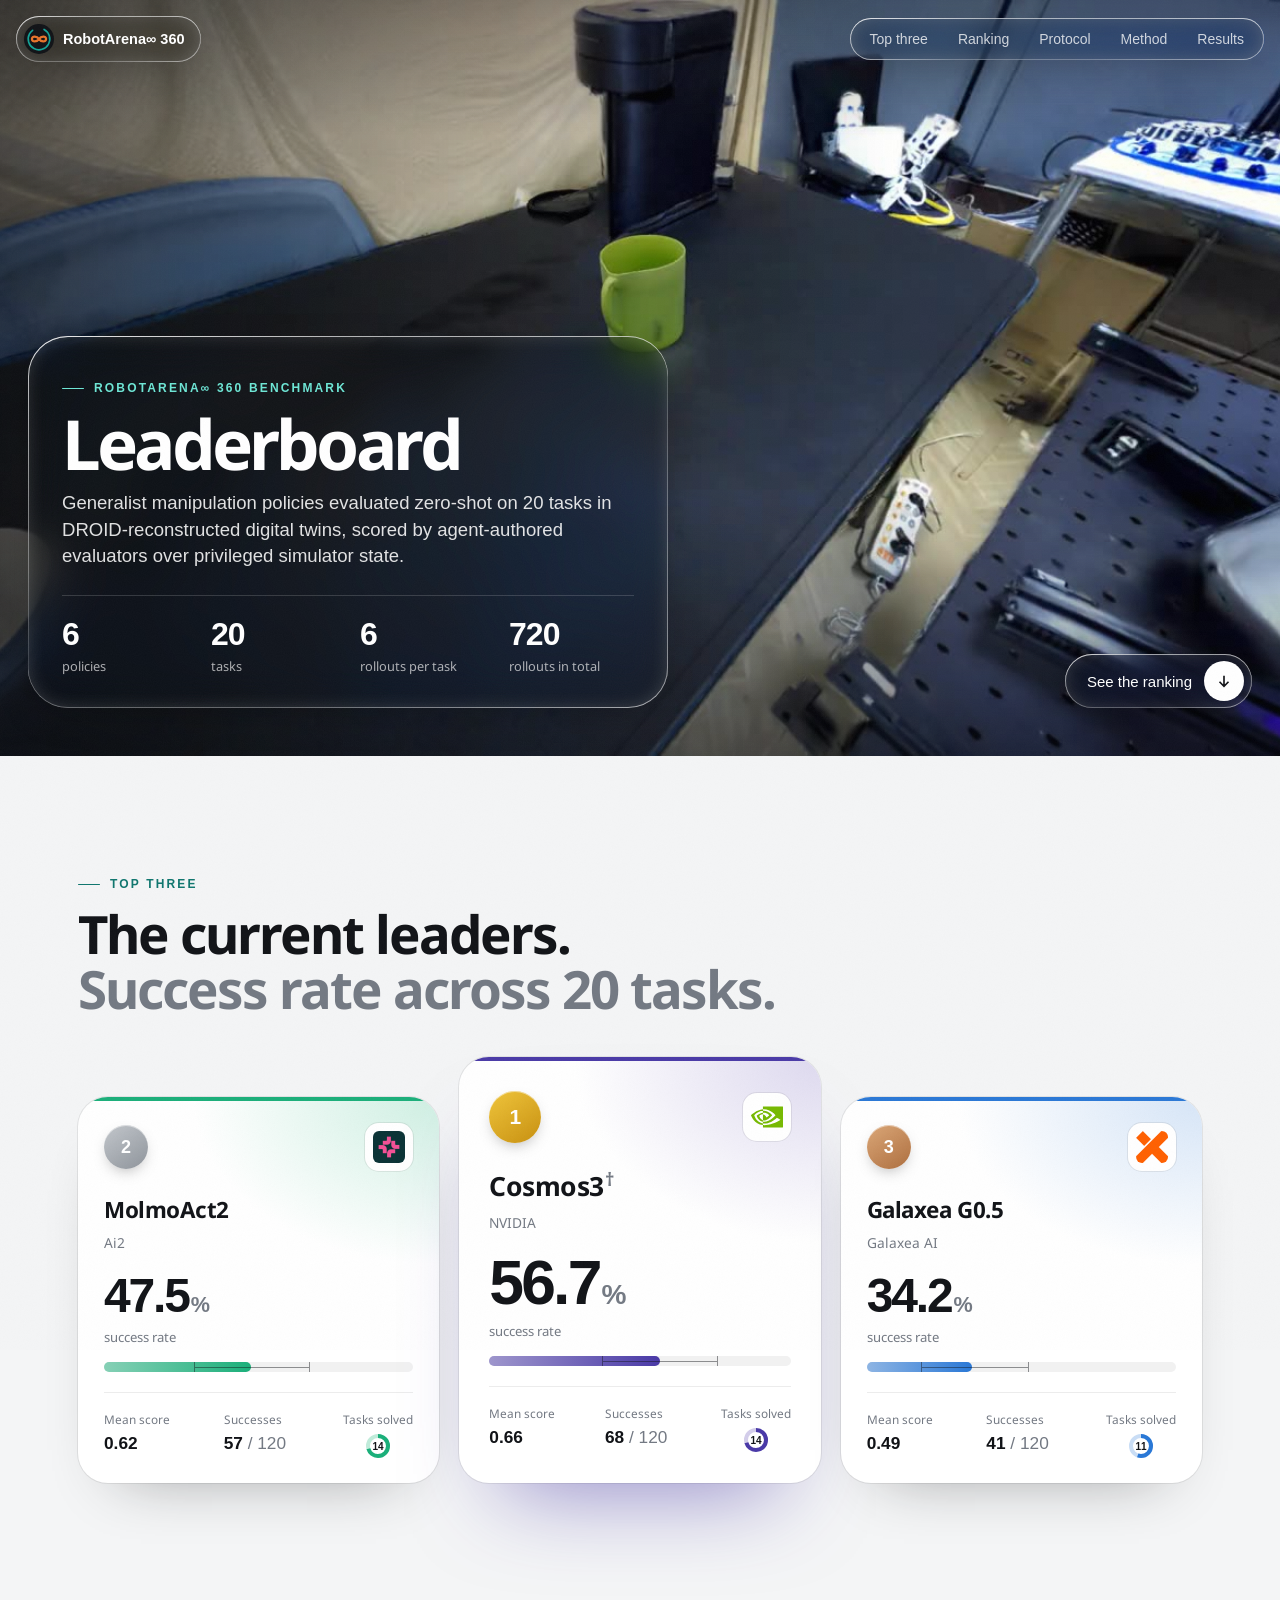
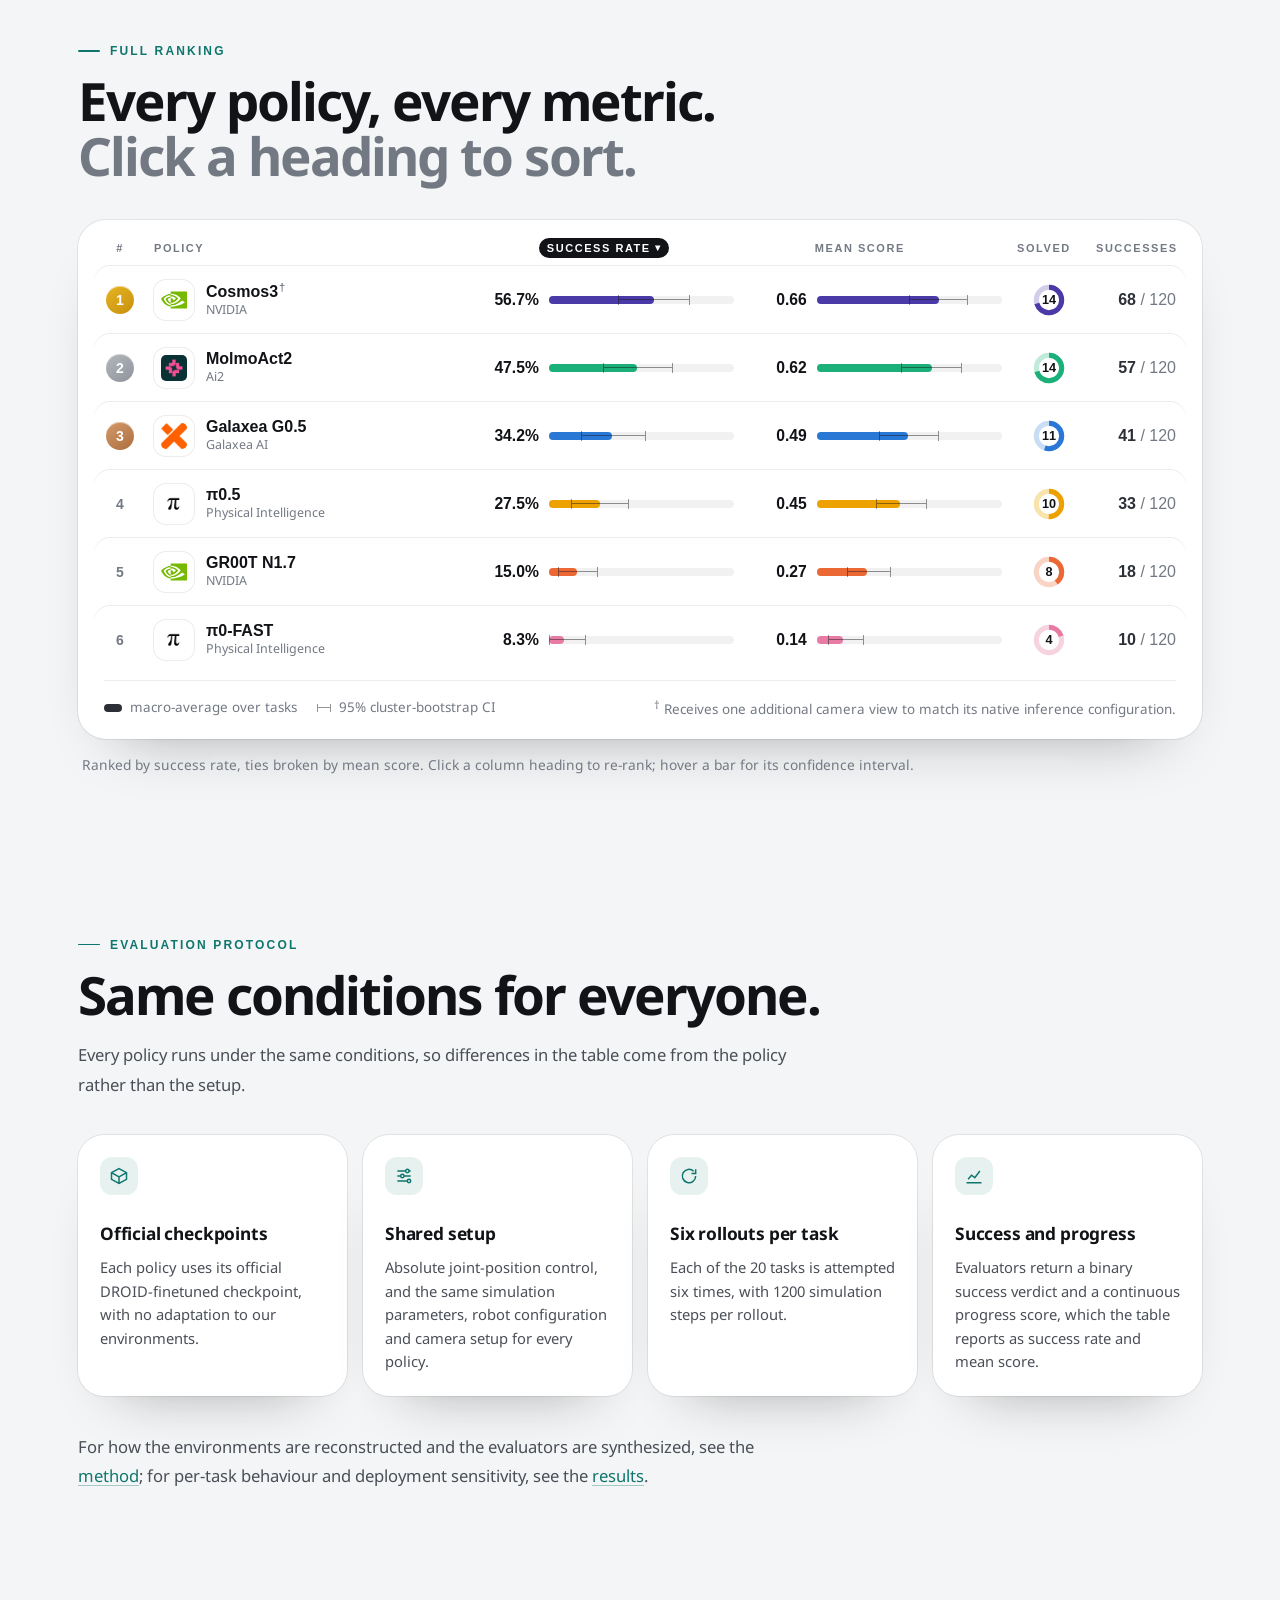
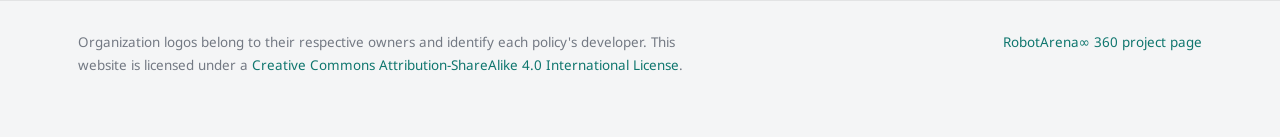
==== commit 8d9b00ec: "update: hide bibtex first until publish" ====
--- a/leaderboard/index.html
+++ b/leaderboard/index.html
@@ -40,7 +40,7 @@
       <a href="#protocol">Protocol</a>
       <a href="../#method">Method</a>
       <a href="../#results">Results</a>
-      <a href="../#BibTeX">BibTeX</a>
+      <!-- <a href="../#BibTeX">BibTeX</a> -->
     </div>
   </nav>
   <button class="menu-btn glass is-dark" type="button" data-menu-btn aria-controls="menu"
@@ -52,7 +52,7 @@
     <a href="#protocol">Protocol</a>
     <a href="../#method">Method</a>
     <a href="../#results">Results</a>
-    <a href="../#BibTeX">BibTeX</a>
+    <!-- <a href="../#BibTeX">BibTeX</a> -->
   </nav>
 </div>
 
